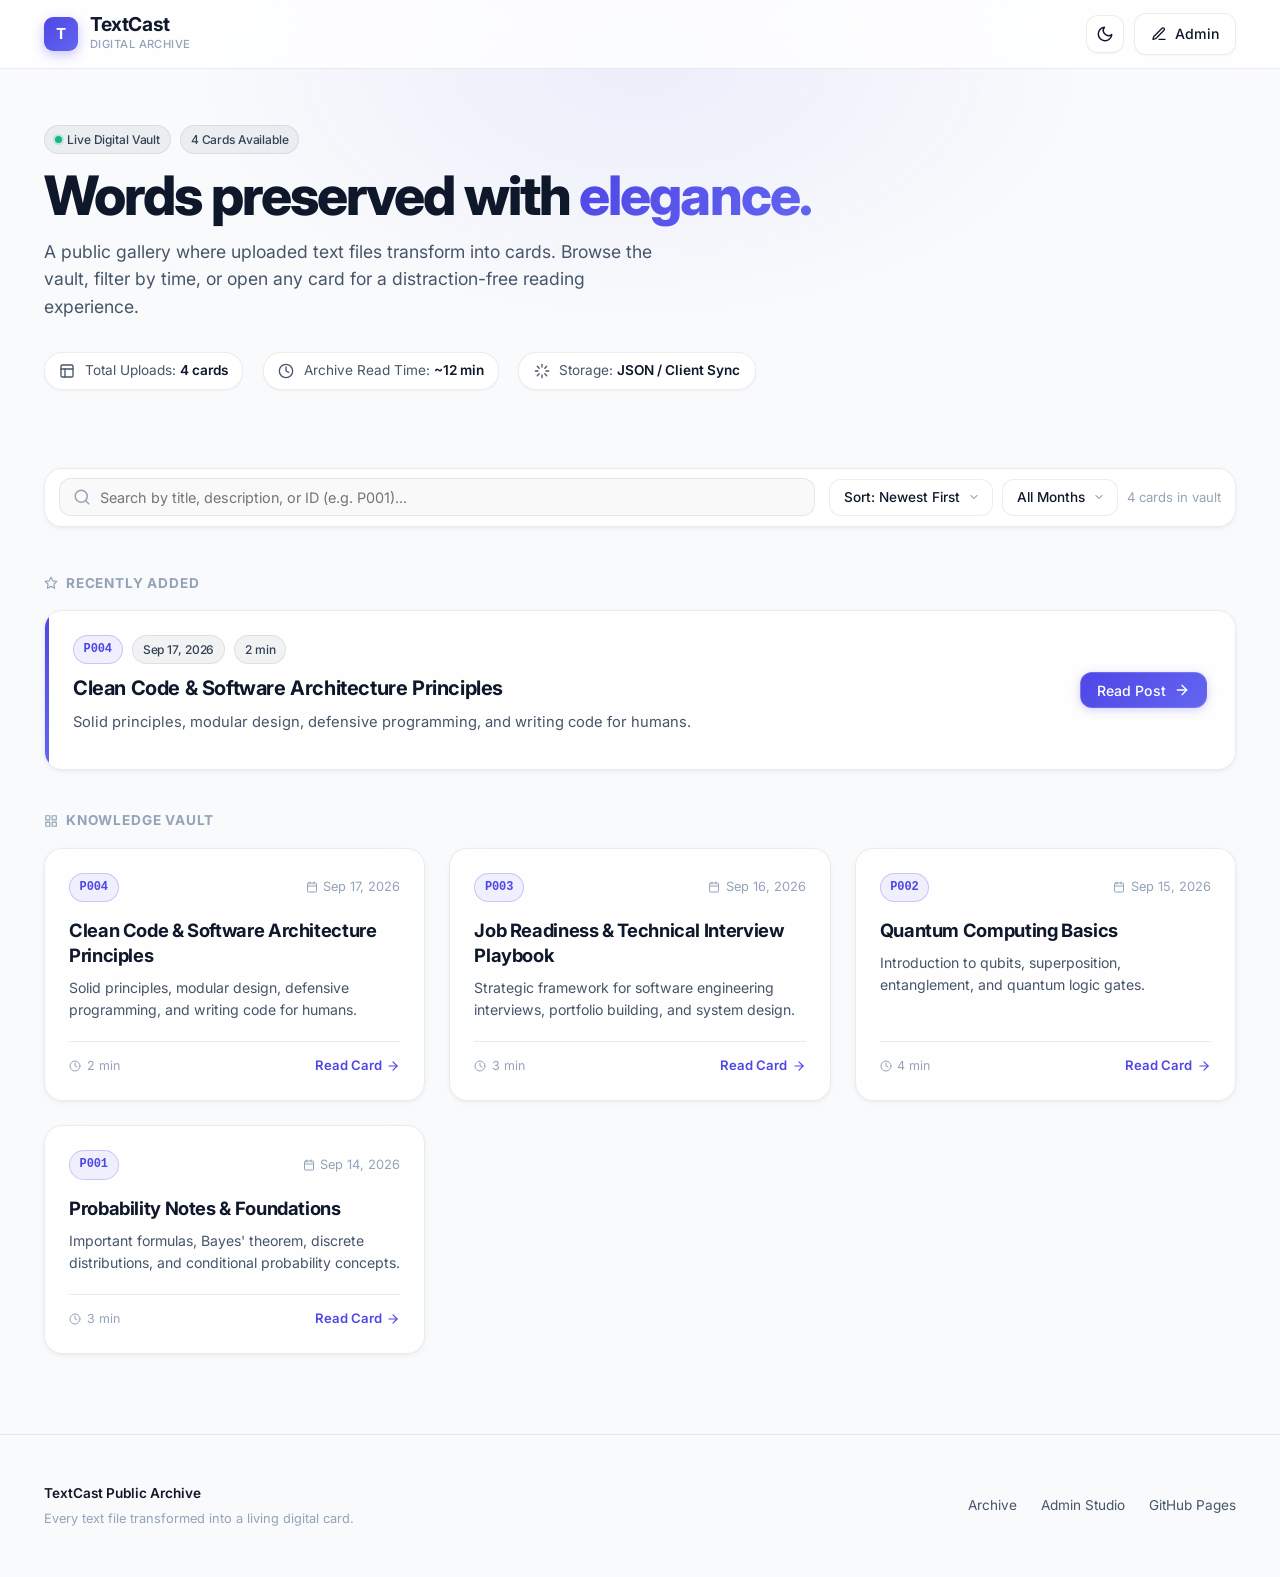
==== index.html @ b3c0c71c "first commit" ====
<!DOCTYPE html>
<html lang="en" data-theme="light">
<head>
  <meta charset="UTF-8">
  <meta name="viewport" content="width=device-width, initial-scale=1.0">
  <meta name="description" content="TextCast — A public digital archive where every text file becomes a beautiful card.">
  <meta name="theme-color" content="#0f172a">

  <!-- Open Graph / Social Media -->
  <meta property="og:title" content="TextCast — Digital Archive & Knowledge Vault">
  <meta property="og:description" content="Browse curated notes, computing fundamentals, and technical writings in a Notion-inspired card gallery.">
  <meta property="og:type" content="website">

  <title>TextCast — Public Digital Archive</title>

  <!-- Favicon -->
  <link rel="icon" type="image/svg+xml" href="data:image/svg+xml,%3Csvg xmlns='http://www.w3.org/2000/svg' viewBox='0 0 32 32'%3E%3Crect width='32' height='32' rx='8' fill='%234f46e5'/%3E%3Ctext x='16' y='22' font-family='sans-serif' font-size='18' font-weight='800' text-anchor='middle' fill='white'%3ET%3C/text%3E%3C/svg%3E">

  <!-- Inter & Newsreader Fonts -->
  <link rel="preconnect" href="https://fonts.googleapis.com">
  <link rel="preconnect" href="https://fonts.gstatic.com" crossorigin>
  <link href="https://fonts.googleapis.com/css2?family=Inter:wght@400;500;600;700;800&family=Newsreader:ital,opsz,wght@0,6..72,400;0,6..72,500;1,6..72,400&display=swap" rel="stylesheet">

  <!-- Stylesheet -->
  <link rel="stylesheet" href="assets/css/styles.css">
</head>
<body>
  <!-- Reading Progress Bar -->
  <div class="progress-container" role="progressbar" aria-label="Reading progress">
    <div class="progress-bar" id="progressBar"></div>
  </div>

  <!-- Global Header -->
  <header class="site-header" role="banner">
    <div class="container">
      <div class="header-inner">
        <a href="#/" class="logo" id="logoBtn" aria-label="TextCast Home">
          <div class="logo-badge" aria-hidden="true">T</div>
          <div class="logo-text">
            <span class="logo-title">TextCast</span>
            <span class="logo-sub">Digital Archive</span>
          </div>
        </a>

        <div class="header-actions">
          <!-- Theme Toggle -->
          <button class="btn btn-secondary btn-icon" id="themeToggle" aria-label="Toggle dark mode" title="Toggle dark / light theme">
            <svg id="themeIcon" xmlns="http://www.w3.org/2000/svg" width="18" height="18" viewBox="0 0 24 24" fill="none" stroke="currentColor" stroke-width="2" stroke-linecap="round" stroke-linejoin="round">
              <path d="M21 12.79A9 9 0 1 1 11.21 3 7 7 0 0 0 21 12.79z"></path>
            </svg>
          </button>

          <!-- Admin Panel Link -->
          <a href="admin.html" class="btn btn-secondary" id="navAdminBtn" aria-label="Open Admin Studio">
            <svg xmlns="http://www.w3.org/2000/svg" width="16" height="16" viewBox="0 0 24 24" fill="none" stroke="currentColor" stroke-width="2" stroke-linecap="round" stroke-linejoin="round">
              <path d="M12 20h9"></path>
              <path d="M16.5 3.5a2.121 2.121 0 0 1 3 3L7 19l-4 1 1-4L16.5 3.5z"></path>
            </svg>
            <span>Admin</span>
          </a>
        </div>
      </div>
    </div>
  </header>

  <!-- =========================================================================
       MAIN ARCHIVE VIEW (Gallery / Grid)
       ========================================================================= -->
  <div id="archiveView">
    <!-- Hero Section -->
    <section class="hero-section">
      <div class="container">
        <div class="hero-header">
          <div class="hero-badge-row">
            <span class="badge">
              <span class="pulse-dot"></span>
              Live Digital Vault
            </span>
            <span class="badge" id="vaultTotalBadge">0 Notes Indexed</span>
          </div>
          <h1 class="hero-title">
            Words preserved with <span class="gradient-text">elegance.</span>
          </h1>
          <p class="hero-subtitle">
            A public gallery where uploaded text files transform into cards. Browse the vault, filter by time, or open any card for a distraction-free reading experience.
          </p>
          <div class="archive-stats-strip">
            <div class="stat-pill">
              <svg xmlns="http://www.w3.org/2000/svg" width="16" height="16" viewBox="0 0 24 24" fill="none" stroke="currentColor" stroke-width="2" stroke-linecap="round" stroke-linejoin="round"><rect x="3" y="3" width="18" height="18" rx="2" ry="2"></rect><line x1="3" y1="9" x2="21" y2="9"></line><line x1="9" y1="21" x2="9" y2="9"></line></svg>
              <span>Total Uploads: <strong id="statTotalUploads">--</strong></span>
            </div>
            <div class="stat-pill">
              <svg xmlns="http://www.w3.org/2000/svg" width="16" height="16" viewBox="0 0 24 24" fill="none" stroke="currentColor" stroke-width="2" stroke-linecap="round" stroke-linejoin="round"><circle cx="12" cy="12" r="10"></circle><polyline points="12 6 12 12 16 14"></polyline></svg>
              <span>Archive Read Time: <strong id="statTotalReadTime">--</strong></span>
            </div>
            <div class="stat-pill">
              <svg xmlns="http://www.w3.org/2000/svg" width="16" height="16" viewBox="0 0 24 24" fill="none" stroke="currentColor" stroke-width="2" stroke-linecap="round" stroke-linejoin="round"><path d="M12 2v4M12 18v4M4.93 4.93l2.83 2.83M16.24 16.24l2.83 2.83M2 12h4M18 12h4M4.93 19.07l2.83-2.83M16.24 7.76l2.83-2.83"/></svg>
              <span>Storage: <strong>JSON / Client Sync</strong></span>
            </div>
          </div>
        </div>
      </div>
    </section>

    <!-- Filter & Search Toolbar -->
    <div class="filter-toolbar">
      <div class="container">
        <div class="filter-toolbar-inner">
          <div class="search-input-wrapper">
            <svg class="search-icon" xmlns="http://www.w3.org/2000/svg" width="18" height="18" viewBox="0 0 24 24" fill="none" stroke="currentColor" stroke-width="2" stroke-linecap="round" stroke-linejoin="round">
              <circle cx="11" cy="11" r="8"></circle>
              <line x1="21" y1="21" x2="16.65" y2="16.65"></line>
            </svg>
            <input
              type="text"
              id="searchInput"
              class="search-input"
              placeholder="Search by title, description, or ID (e.g. P001)..."
              autocomplete="off"
              aria-label="Search archive"
            >
            <button id="clearSearchBtn" class="clear-search-btn" aria-label="Clear search query" title="Clear">
              <svg xmlns="http://www.w3.org/2000/svg" width="14" height="14" viewBox="0 0 24 24" fill="none" stroke="currentColor" stroke-width="2" stroke-linecap="round" stroke-linejoin="round">
                <line x1="18" y1="6" x2="6" y2="18"></line>
                <line x1="6" y1="6" x2="18" y2="18"></line>
              </svg>
            </button>
          </div>

          <div class="filter-controls">
            <!-- Sort Filter -->
            <select id="sortSelect" class="custom-select" aria-label="Sort cards">
              <option value="newest">Sort: Newest First</option>
              <option value="oldest">Sort: Oldest First</option>
              <option value="quickest">Sort: Quick Reads</option>
              <option value="longest">Sort: Deep Reads</option>
            </select>

            <!-- Month Filter -->
            <select id="monthSelect" class="custom-select" aria-label="Filter by month">
              <option value="all">All Months</option>
            </select>

            <span class="results-count" id="resultsCount">Loading vault...</span>
          </div>
        </div>
      </div>
    </div>

    <!-- Main Content Container -->
    <main class="container" role="main">
      <!-- Recently Added Spotlight Section -->
      <section class="spotlight-section" id="spotlightSection">
        <div class="section-label">
          <span class="section-label-text">
            <svg xmlns="http://www.w3.org/2000/svg" width="14" height="14" viewBox="0 0 24 24" fill="none" stroke="currentColor" stroke-width="2" stroke-linecap="round" stroke-linejoin="round"><polygon points="12 2 15.09 8.26 22 9.27 17 14.14 18.18 21.02 12 17.77 5.82 21.02 7 14.14 2 9.27 8.91 8.26 12 2"></polygon></svg>
            Recently Added
          </span>
        </div>
        <div id="spotlightContent">
          <!-- Populated dynamically via JS -->
        </div>
      </section>

      <!-- Gallery Grid Header -->
      <div class="section-label" style="margin-top: 2rem;">
        <span class="section-label-text">
          <svg xmlns="http://www.w3.org/2000/svg" width="14" height="14" viewBox="0 0 24 24" fill="none" stroke="currentColor" stroke-width="2" stroke-linecap="round" stroke-linejoin="round"><rect x="3" y="3" width="7" height="7"></rect><rect x="14" y="3" width="7" height="7"></rect><rect x="14" y="14" width="7" height="7"></rect><rect x="3" y="14" width="7" height="7"></rect></svg>
          Knowledge Vault
        </span>
      </div>

      <!-- Cards Grid -->
      <div class="cards-grid" id="cardsGrid">
        <!-- Skeleton placeholders -->
        <div class="post-card">
          <div class="skeleton" style="height: 20px; width: 40%; margin-bottom: 1rem;"></div>
          <div class="skeleton" style="height: 26px; width: 85%; margin-bottom: 0.75rem;"></div>
          <div class="skeleton" style="height: 60px; width: 100%; margin-bottom: 1.5rem;"></div>
          <div class="skeleton" style="height: 18px; width: 50%;"></div>
        </div>
        <div class="post-card">
          <div class="skeleton" style="height: 20px; width: 35%; margin-bottom: 1rem;"></div>
          <div class="skeleton" style="height: 26px; width: 75%; margin-bottom: 0.75rem;"></div>
          <div class="skeleton" style="height: 60px; width: 100%; margin-bottom: 1.5rem;"></div>
          <div class="skeleton" style="height: 18px; width: 45%;"></div>
        </div>
        <div class="post-card">
          <div class="skeleton" style="height: 20px; width: 45%; margin-bottom: 1rem;"></div>
          <div class="skeleton" style="height: 26px; width: 90%; margin-bottom: 0.75rem;"></div>
          <div class="skeleton" style="height: 60px; width: 100%; margin-bottom: 1.5rem;"></div>
          <div class="skeleton" style="height: 18px; width: 60%;"></div>
        </div>
      </div>

      <!-- Empty State -->
      <div class="empty-state" id="emptyState">
        <div class="empty-state-icon">
          <svg xmlns="http://www.w3.org/2000/svg" width="28" height="28" viewBox="0 0 24 24" fill="none" stroke="currentColor" stroke-width="2" stroke-linecap="round" stroke-linejoin="round"><circle cx="11" cy="11" r="8"></circle><line x1="21" y1="21" x2="16.65" y2="16.65"></line><line x1="8" y1="11" x2="14" y2="11"></line></svg>
        </div>
        <h3 class="empty-state-title">No matching text cards found</h3>
        <p class="empty-state-desc">Try clearing your search query or changing your month filter.</p>
        <button class="btn btn-secondary" id="resetFiltersBtn">Reset Filters</button>
      </div>
    </main>
  </div>

  <!-- =========================================================================
       DEDICATED READING VIEW (Medium / Notion Reading Experience)
       ========================================================================= -->
  <article class="reading-view container-narrow" id="readingView">
    <nav class="reading-nav-bar" aria-label="Reading navigation">
      <button class="back-btn" id="backToArchiveBtn">
        <svg xmlns="http://www.w3.org/2000/svg" width="16" height="16" viewBox="0 0 24 24" fill="none" stroke="currentColor" stroke-width="2" stroke-linecap="round" stroke-linejoin="round">
          <line x1="19" y1="12" x2="5" y2="12"></line>
          <polyline points="12 19 5 12 12 5"></polyline>
        </svg>
        <span>Back to Archive</span>
      </button>

      <div class="reading-actions">
        <button class="btn btn-secondary btn-icon" id="copyArticleBtn" aria-label="Copy full text" title="Copy text">
          <svg xmlns="http://www.w3.org/2000/svg" width="16" height="16" viewBox="0 0 24 24" fill="none" stroke="currentColor" stroke-width="2" stroke-linecap="round" stroke-linejoin="round">
            <rect x="9" y="9" width="13" height="13" rx="2" ry="2"></rect>
            <path d="M5 15H4a2 2 0 0 1-2-2V4a2 2 0 0 1 2-2h9a2 2 0 0 1 2 2v1"></path>
          </svg>
        </button>

        <button class="btn btn-secondary btn-icon" id="downloadArticleBtn" aria-label="Download article as .txt" title="Download .txt">
          <svg xmlns="http://www.w3.org/2000/svg" width="16" height="16" viewBox="0 0 24 24" fill="none" stroke="currentColor" stroke-width="2" stroke-linecap="round" stroke-linejoin="round">
            <path d="M21 15v4a2 2 0 0 1-2 2H5a2 2 0 0 1-2-2v-4"></path>
            <polyline points="7 10 12 15 17 10"></polyline>
            <line x1="12" y1="15" x2="12" y2="3"></line>
          </svg>
        </button>

        <button class="btn btn-primary" id="shareArticleBtn">
          <svg xmlns="http://www.w3.org/2000/svg" width="16" height="16" viewBox="0 0 24 24" fill="none" stroke="currentColor" stroke-width="2" stroke-linecap="round" stroke-linejoin="round">
            <circle cx="18" cy="5" r="3"></circle>
            <circle cx="6" cy="12" r="3"></circle>
            <circle cx="18" cy="19" r="3"></circle>
            <line x1="8.59" y1="13.51" x2="15.42" y2="17.49"></line>
            <line x1="15.41" y1="6.51" x2="8.59" y2="10.49"></line>
          </svg>
          <span>Share</span>
        </button>
      </div>
    </nav>

    <header class="reading-article-header">
      <div class="reading-meta-top">
        <span class="badge badge-id" id="readingPostId">P000</span>
        <span class="badge" id="readingPostDate">Jan 01, 2026</span>
        <span class="badge" id="readingPostReadTime">0 min read</span>
      </div>
      <h1 class="reading-title" id="readingPostTitle">Article Title</h1>
      <p class="reading-description-lead" id="readingPostDescription">Summary description...</p>
    </header>

    <div class="article-body" id="readingPostBody">
      <!-- Rendered content -->
    </div>

    <hr class="reading-divider">

    <div style="display: flex; justify-content: space-between; align-items: center; flex-wrap: wrap; gap: 1rem;">
      <button class="btn btn-secondary" onclick="window.scrollTo({ top: 0, behavior: 'smooth' });">
        <svg xmlns="http://www.w3.org/2000/svg" width="16" height="16" viewBox="0 0 24 24" fill="none" stroke="currentColor" stroke-width="2" stroke-linecap="round" stroke-linejoin="round"><line x1="12" y1="19" x2="12" y2="5"></line><polyline points="5 12 12 5 19 12"></polyline></svg>
        Back to Top
      </button>

      <button class="btn btn-primary" id="footerBackBtn">
        <svg xmlns="http://www.w3.org/2000/svg" width="16" height="16" viewBox="0 0 24 24" fill="none" stroke="currentColor" stroke-width="2" stroke-linecap="round" stroke-linejoin="round"><line x1="19" y1="12" x2="5" y2="12"></line><polyline points="12 19 5 12 12 5"></polyline></svg>
        Browse All Cards
      </button>
    </div>
  </article>

  <!-- Site Footer -->
  <footer class="site-footer" role="contentinfo">
    <div class="container">
      <div class="footer-inner">
        <div>
          <p style="margin-bottom: 0.25rem; font-weight: 600; color: var(--text-primary);">TextCast Public Archive</p>
          <p style="font-size: 0.8rem;">Every text file transformed into a living digital card.</p>
        </div>
        <div class="footer-links">
          <a href="#/">Archive</a>
          <a href="admin.html">Admin Studio</a>
          <a href="https://github.com" target="_blank" rel="noopener noreferrer">GitHub Pages</a>
        </div>
      </div>
    </div>
  </footer>

  <!-- Toast Container -->
  <div class="toast-container" id="toastContainer" aria-live="polite"></div>

  <!-- Application JS -->
  <script src="assets/js/main.js"></script>
</body>
</html>
---- assets/css/styles.css ----
/* ==========================================================================
   TextCast Design System — Apple, Linear, Notion & Arc Inspired
   Crafted with refined glassmorphism, responsive typography, and tactile feedback
   ========================================================================== */

:root {
  /* Fonts */
  --font-sans: -apple-system, BlinkMacSystemFont, "SF Pro Display", "SF Pro Text", "Inter", "Segoe UI", Roboto, sans-serif;
  --font-serif: "Newsreader", "Merriweather", "Charter", "Georgia", serif;
  --font-mono: "SF Mono", "Fira Code", "JetBrains Mono", Consolas, monospace;

  /* Accent & Brand Colors (Linear / Apple muted luxury indigo) */
  --accent: #4f46e5;
  --accent-light: #6366f1;
  --accent-dark: #4338ca;
  --accent-subtle: rgba(79, 70, 229, 0.08);
  --accent-border: rgba(79, 70, 229, 0.25);
  --accent-gradient: linear-gradient(135deg, #4f46e5 0%, #6366f1 100%);
  --accent-gradient-hover: linear-gradient(135deg, #4338ca 0%, #4f46e5 100%);

  /* Light Theme (Default) */
  --bg-app: #f8fafc;
  --bg-surface: #ffffff;
  --bg-glass: rgba(255, 255, 255, 0.78);
  --bg-glass-heavy: rgba(255, 255, 255, 0.92);
  --bg-card: rgba(255, 255, 255, 0.82);
  --bg-card-hover: rgba(255, 255, 255, 0.98);
  --bg-input: rgba(0, 0, 0, 0.025);
  --bg-subtle: #f1f5f9;
  
  --border-subtle: rgba(15, 23, 42, 0.08);
  --border-medium: rgba(15, 23, 42, 0.14);
  --border-hover: rgba(79, 70, 229, 0.35);

  --text-primary: #0f172a;
  --text-secondary: #475569;
  --text-muted: #94a3b8;
  --text-inverse: #ffffff;

  --badge-bg: rgba(15, 23, 42, 0.05);
  --badge-text: #334155;
  --badge-border: rgba(15, 23, 42, 0.08);

  --shadow-xs: 0 1px 2px rgba(0, 0, 0, 0.04);
  --shadow-sm: 0 2px 8px -2px rgba(15, 23, 42, 0.06), 0 1px 3px rgba(0, 0, 0, 0.04);
  --shadow-md: 0 8px 24px -6px rgba(15, 23, 42, 0.08), 0 2px 6px -2px rgba(0, 0, 0, 0.03);
  --shadow-lg: 0 16px 40px -10px rgba(15, 23, 42, 0.12), 0 4px 12px -2px rgba(0, 0, 0, 0.04);
  --shadow-card-hover: 0 20px 36px -10px rgba(79, 70, 229, 0.12), 0 1px 3px rgba(0, 0, 0, 0.05);

  --glass-blur: blur(16px);
  --glass-blur-sm: blur(8px);
  --radius-sm: 8px;
  --radius-md: 12px;
  --radius-lg: 18px;
  --radius-xl: 24px;
  --radius-full: 9999px;

  --transition-snappy: 0.18s cubic-bezier(0.16, 1, 0.3, 1);
  --transition-smooth: 0.28s cubic-bezier(0.16, 1, 0.3, 1);
  --transition-slow: 0.45s cubic-bezier(0.16, 1, 0.3, 1);

  --progress-bar-color: #4f46e5;
  --code-bg: #1e293b;
  --code-text: #f8fafc;
}

/* Dark Theme */
[data-theme="dark"] {
  --bg-app: #08090d;
  --bg-surface: #10121a;
  --bg-glass: rgba(16, 18, 26, 0.75);
  --bg-glass-heavy: rgba(16, 18, 26, 0.92);
  --bg-card: rgba(20, 23, 34, 0.72);
  --bg-card-hover: rgba(26, 30, 46, 0.88);
  --bg-input: rgba(255, 255, 255, 0.04);
  --bg-subtle: #161824;

  --border-subtle: rgba(255, 255, 255, 0.08);
  --border-medium: rgba(255, 255, 255, 0.15);
  --border-hover: rgba(99, 102, 241, 0.45);

  --text-primary: #f8fafc;
  --text-secondary: #94a3b8;
  --text-muted: #64748b;
  --text-inverse: #0f172a;

  --badge-bg: rgba(255, 255, 255, 0.06);
  --badge-text: #cbd5e1;
  --badge-border: rgba(255, 255, 255, 0.1);

  --shadow-xs: 0 1px 2px rgba(0, 0, 0, 0.3);
  --shadow-sm: 0 2px 8px -2px rgba(0, 0, 0, 0.4), 0 1px 3px rgba(0, 0, 0, 0.3);
  --shadow-md: 0 8px 24px -6px rgba(0, 0, 0, 0.5), 0 2px 6px rgba(0, 0, 0, 0.3);
  --shadow-lg: 0 16px 40px -10px rgba(0, 0, 0, 0.65), 0 4px 12px rgba(0, 0, 0, 0.4);
  --shadow-card-hover: 0 20px 40px -10px rgba(99, 102, 241, 0.2), 0 0 0 1px rgba(99, 102, 241, 0.35);

  --progress-bar-color: #6366f1;
  --code-bg: #0b0d13;
  --code-text: #e2e8f0;
}

/* ==========================================================================
   Base & Reset
   ========================================================================== */

*, *::before, *::after {
  box-sizing: border-box;
  margin: 0;
  padding: 0;
}

html {
  font-size: 16px;
  scroll-behavior: smooth;
  -webkit-font-smoothing: antialiased;
  -moz-osx-font-smoothing: grayscale;
  text-rendering: optimizeLegibility;
}

body {
  font-family: var(--font-sans);
  background-color: var(--bg-app);
  color: var(--text-primary);
  min-height: 100vh;
  line-height: 1.6;
  position: relative;
  overflow-x: hidden;
  transition: background-color var(--transition-smooth), color var(--transition-smooth);
}

/* Ambient subtle background glow */
body::before {
  content: "";
  position: fixed;
  top: -15vw;
  left: 50%;
  transform: translateX(-50%);
  width: 70vw;
  height: 40vw;
  background: radial-gradient(ellipse at center, rgba(99, 102, 241, 0.08) 0%, rgba(99, 102, 241, 0) 70%);
  pointer-events: none;
  z-index: 0;
}

[data-theme="dark"] body::before {
  background: radial-gradient(ellipse at center, rgba(99, 102, 241, 0.14) 0%, rgba(99, 102, 241, 0) 70%);
}

/* Top Reading Progress Bar */
.progress-container {
  position: fixed;
  top: 0;
  left: 0;
  width: 100%;
  height: 3px;
  z-index: 1000;
  background: transparent;
  pointer-events: none;
}

.progress-bar {
  height: 100%;
  width: 0%;
  background: var(--accent-gradient);
  transition: width 0.08s ease-out;
  box-shadow: 0 0 10px rgba(99, 102, 241, 0.5);
}

/* Layout Containers */
.container {
  width: 100%;
  max-width: 1240px;
  margin: 0 auto;
  padding: 0 1.5rem;
  position: relative;
  z-index: 1;
}

.container-narrow {
  width: 100%;
  max-width: 760px;
  margin: 0 auto;
  padding: 0 1.5rem;
  position: relative;
  z-index: 1;
}

/* ==========================================================================
   Header & Navigation
   ========================================================================== */

.site-header {
  position: sticky;
  top: 0;
  z-index: 200;
  background: var(--bg-glass);
  backdrop-filter: var(--glass-blur);
  -webkit-backdrop-filter: var(--glass-blur);
  border-bottom: 1px solid var(--border-subtle);
  transition: all var(--transition-snappy);
}

.header-inner {
  display: flex;
  align-items: center;
  justify-content: space-between;
  height: 68px;
  gap: 1rem;
}

.logo {
  display: inline-flex;
  align-items: center;
  gap: 0.75rem;
  text-decoration: none;
  color: var(--text-primary);
  font-weight: 700;
  font-size: 1.2rem;
  letter-spacing: -0.02em;
  transition: transform var(--transition-snappy);
}

.logo:hover {
  transform: translateY(-1px);
}

.logo-badge {
  width: 34px;
  height: 34px;
  border-radius: 9px;
  background: var(--accent-gradient);
  color: white;
  display: flex;
  align-items: center;
  justify-content: center;
  font-size: 0.95rem;
  font-weight: 700;
  box-shadow: 0 4px 12px rgba(79, 70, 229, 0.3);
}

.logo-text {
  display: flex;
  flex-direction: column;
}

.logo-title {
  line-height: 1.1;
  display: flex;
  align-items: center;
  gap: 0.4rem;
}

.logo-sub {
  font-size: 0.7rem;
  font-weight: 500;
  color: var(--text-muted);
  letter-spacing: 0.04em;
  text-transform: uppercase;
}

.header-actions {
  display: flex;
  align-items: center;
  gap: 0.6rem;
}

/* ==========================================================================
   Buttons & Badges
   ========================================================================== */

.btn {
  display: inline-flex;
  align-items: center;
  justify-content: center;
  gap: 0.5rem;
  font-family: var(--font-sans);
  font-size: 0.88rem;
  font-weight: 500;
  padding: 0.55rem 1rem;
  border-radius: var(--radius-md);
  border: 1px solid transparent;
  cursor: pointer;
  text-decoration: none;
  transition: all var(--transition-snappy);
  white-space: nowrap;
  user-select: none;
}

.btn:active {
  transform: scale(0.98);
}

.btn:focus-visible {
  outline: 2px solid var(--accent);
  outline-offset: 2px;
}

.btn-primary {
  background: var(--accent-gradient);
  color: #ffffff;
  border-color: rgba(255, 255, 255, 0.15);
  box-shadow: 0 2px 10px rgba(79, 70, 229, 0.25);
}

.btn-primary:hover {
  background: var(--accent-gradient-hover);
  box-shadow: 0 4px 16px rgba(79, 70, 229, 0.35);
  transform: translateY(-1px);
}

.btn-secondary {
  background: var(--bg-surface);
  color: var(--text-primary);
  border-color: var(--border-subtle);
  box-shadow: var(--shadow-xs);
}

.btn-secondary:hover {
  background: var(--bg-card-hover);
  border-color: var(--border-medium);
  transform: translateY(-1px);
  color: var(--text-primary);
}

.btn-ghost {
  background: transparent;
  color: var(--text-secondary);
  border-color: transparent;
}

.btn-ghost:hover {
  background: var(--bg-subtle);
  color: var(--text-primary);
}

.btn-icon {
  width: 38px;
  height: 38px;
  padding: 0;
  border-radius: var(--radius-md);
}

.badge {
  display: inline-flex;
  align-items: center;
  gap: 0.35rem;
  padding: 0.25rem 0.6rem;
  border-radius: var(--radius-full);
  font-size: 0.75rem;
  font-weight: 500;
  background: var(--badge-bg);
  color: var(--badge-text);
  border: 1px solid var(--badge-border);
  letter-spacing: -0.01em;
}

.badge-id {
  font-family: var(--font-mono);
  font-weight: 600;
  color: var(--accent);
  background: var(--accent-subtle);
  border-color: var(--accent-border);
}

/* ==========================================================================
   Hero & Archive Overview
   ========================================================================== */

.hero-section {
  padding: 3.5rem 0 2rem;
  text-align: left;
}

.hero-header {
  display: flex;
  flex-direction: column;
  gap: 0.75rem;
  margin-bottom: 2rem;
}

.hero-badge-row {
  display: flex;
  align-items: center;
  gap: 0.6rem;
  flex-wrap: wrap;
}

.pulse-dot {
  width: 7px;
  height: 7px;
  background-color: #10b981;
  border-radius: 50%;
  display: inline-block;
  box-shadow: 0 0 0 2px rgba(16, 185, 129, 0.2);
  animation: pulse-dot 2s infinite;
}

@keyframes pulse-dot {
  0% { transform: scale(0.95); box-shadow: 0 0 0 0 rgba(16, 185, 129, 0.6); }
  70% { transform: scale(1); box-shadow: 0 0 0 6px rgba(16, 185, 129, 0); }
  100% { transform: scale(0.95); box-shadow: 0 0 0 0 rgba(16, 185, 129, 0); }
}

.hero-title {
  font-size: clamp(2.2rem, 5vw, 3.4rem);
  font-weight: 800;
  letter-spacing: -0.035em;
  line-height: 1.1;
  color: var(--text-primary);
}

.hero-title span.gradient-text {
  background: var(--accent-gradient);
  -webkit-background-clip: text;
  -webkit-text-fill-color: transparent;
}

.hero-subtitle {
  font-size: 1.1rem;
  color: var(--text-secondary);
  max-width: 640px;
  line-height: 1.55;
}

/* Archive Quick Metrics */
.archive-stats-strip {
  display: flex;
  gap: 1.2rem;
  flex-wrap: wrap;
  margin-top: 1.25rem;
}

.stat-pill {
  display: inline-flex;
  align-items: center;
  gap: 0.6rem;
  padding: 0.45rem 0.9rem;
  border-radius: var(--radius-lg);
  background: var(--bg-surface);
  border: 1px solid var(--border-subtle);
  box-shadow: var(--shadow-xs);
  font-size: 0.85rem;
  color: var(--text-secondary);
}

.stat-pill strong {
  color: var(--text-primary);
  font-weight: 600;
}

/* ==========================================================================
   Search & Filter Toolbar (Linear / Notion Style)
   ========================================================================== */

.filter-toolbar {
  position: sticky;
  top: 68px;
  z-index: 150;
  padding: 0.85rem 0;
  margin-bottom: 2rem;
  background: var(--bg-app);
  transition: background-color var(--transition-smooth);
}

.filter-toolbar-inner {
  display: flex;
  align-items: center;
  gap: 0.85rem;
  flex-wrap: wrap;
  padding: 0.6rem 0.85rem;
  background: var(--bg-glass-heavy);
  backdrop-filter: var(--glass-blur);
  -webkit-backdrop-filter: var(--glass-blur);
  border: 1px solid var(--border-subtle);
  border-radius: var(--radius-lg);
  box-shadow: var(--shadow-sm);
}

.search-input-wrapper {
  position: relative;
  flex: 1 1 280px;
  display: flex;
  align-items: center;
}

.search-icon {
  position: absolute;
  left: 0.9rem;
  color: var(--text-muted);
  pointer-events: none;
}

.search-input {
  width: 100%;
  padding: 0.6rem 2.4rem 0.6rem 2.5rem;
  font-family: var(--font-sans);
  font-size: 0.9rem;
  color: var(--text-primary);
  background: var(--bg-input);
  border: 1px solid var(--border-subtle);
  border-radius: var(--radius-md);
  outline: none;
  transition: all var(--transition-snappy);
}

.search-input:focus {
  background: var(--bg-surface);
  border-color: var(--accent);
  box-shadow: 0 0 0 3px var(--accent-subtle);
}

.clear-search-btn {
  position: absolute;
  right: 0.6rem;
  background: transparent;
  border: none;
  color: var(--text-muted);
  cursor: pointer;
  padding: 0.25rem;
  display: none;
  border-radius: 50%;
  align-items: center;
  justify-content: center;
}

.clear-search-btn:hover {
  color: var(--text-primary);
  background: var(--badge-bg);
}

.filter-controls {
  display: flex;
  align-items: center;
  gap: 0.6rem;
  flex-wrap: wrap;
}

.custom-select {
  padding: 0.58rem 2rem 0.58rem 0.85rem;
  font-family: var(--font-sans);
  font-size: 0.85rem;
  font-weight: 500;
  color: var(--text-primary);
  background-color: var(--bg-surface);
  border: 1px solid var(--border-subtle);
  border-radius: var(--radius-md);
  cursor: pointer;
  outline: none;
  appearance: none;
  -webkit-appearance: none;
  background-image: url("data:image/svg+xml,%3Csvg xmlns='http://www.w3.org/2000/svg' width='12' height='12' viewBox='0 0 24 24' fill='none' stroke='%2364748b' stroke-width='2' stroke-linecap='round' stroke-linejoin='round'%3E%3Cpolyline points='6 9 12 15 18 9'%3E%3C/polyline%3E%3C/svg%3E");
  background-repeat: no-repeat;
  background-position: right 0.75rem center;
  transition: all var(--transition-snappy);
}

.custom-select:focus {
  border-color: var(--accent);
  box-shadow: 0 0 0 3px var(--accent-subtle);
}

.results-count {
  font-size: 0.82rem;
  color: var(--text-muted);
  margin-left: auto;
  white-space: nowrap;
}

/* ==========================================================================
   Recently Added Spotlight
   ========================================================================== */

.spotlight-section {
  margin-bottom: 2.5rem;
}

.section-label {
  display: flex;
  align-items: center;
  justify-content: space-between;
  margin-bottom: 1rem;
}

.section-label-text {
  font-size: 0.85rem;
  font-weight: 700;
  text-transform: uppercase;
  letter-spacing: 0.06em;
  color: var(--text-muted);
  display: flex;
  align-items: center;
  gap: 0.5rem;
}

.spotlight-card {
  background: var(--bg-glass);
  backdrop-filter: var(--glass-blur);
  -webkit-backdrop-filter: var(--glass-blur);
  border: 1px solid var(--border-subtle);
  border-radius: var(--radius-lg);
  padding: 1.5rem 1.75rem;
  box-shadow: var(--shadow-sm);
  display: flex;
  align-items: center;
  justify-content: space-between;
  gap: 1.5rem;
  transition: all var(--transition-smooth);
  cursor: pointer;
  position: relative;
  overflow: hidden;
}

.spotlight-card::before {
  content: "";
  position: absolute;
  left: 0;
  top: 0;
  bottom: 0;
  width: 4px;
  background: var(--accent-gradient);
}

.spotlight-card:hover {
  transform: translateY(-2px);
  border-color: var(--border-hover);
  box-shadow: var(--shadow-card-hover);
}

.spotlight-info {
  flex: 1;
}

.spotlight-title {
  font-size: 1.25rem;
  font-weight: 700;
  letter-spacing: -0.02em;
  color: var(--text-primary);
  margin-bottom: 0.4rem;
}

.spotlight-desc {
  font-size: 0.92rem;
  color: var(--text-secondary);
  line-height: 1.5;
  display: -webkit-box;
  -webkit-line-clamp: 2;
  -webkit-box-orient: vertical;
  overflow: hidden;
  margin-bottom: 0.75rem;
}

.card-meta-row {
  display: flex;
  align-items: center;
  gap: 0.6rem;
  flex-wrap: wrap;
}

/* ==========================================================================
   Cards Grid (Notion Gallery Style)
   ========================================================================== */

.cards-grid {
  display: grid;
  grid-template-columns: repeat(auto-fill, minmax(320px, 1fr));
  gap: 1.5rem;
  margin-bottom: 4rem;
}

.post-card {
  display: flex;
  flex-direction: column;
  background: var(--bg-card);
  backdrop-filter: var(--glass-blur);
  -webkit-backdrop-filter: var(--glass-blur);
  border: 1px solid var(--border-subtle);
  border-radius: var(--radius-lg);
  padding: 1.5rem;
  box-shadow: var(--shadow-sm);
  transition: transform var(--transition-smooth), border-color var(--transition-smooth), box-shadow var(--transition-smooth), background-color var(--transition-smooth);
  cursor: pointer;
  position: relative;
  text-decoration: none;
  color: inherit;
  overflow: hidden;
}

.post-card:hover {
  background: var(--bg-card-hover);
  transform: translateY(-4px);
  border-color: var(--border-hover);
  box-shadow: var(--shadow-card-hover);
}

.card-top {
  display: flex;
  align-items: center;
  justify-content: space-between;
  margin-bottom: 1rem;
}

.card-date {
  font-size: 0.8rem;
  color: var(--text-muted);
  display: flex;
  align-items: center;
  gap: 0.35rem;
}

.card-title {
  font-size: 1.15rem;
  font-weight: 700;
  letter-spacing: -0.02em;
  line-height: 1.35;
  color: var(--text-primary);
  margin-bottom: 0.6rem;
  transition: color var(--transition-snappy);
}

.post-card:hover .card-title {
  color: var(--accent);
}

.card-description {
  font-size: 0.88rem;
  color: var(--text-secondary);
  line-height: 1.55;
  margin-bottom: 1.25rem;
  flex: 1;
  display: -webkit-box;
  -webkit-line-clamp: 3;
  -webkit-box-orient: vertical;
  overflow: hidden;
}

.card-bottom {
  display: flex;
  align-items: center;
  justify-content: space-between;
  padding-top: 0.85rem;
  border-top: 1px solid var(--border-subtle);
  margin-top: auto;
}

.read-time-pill {
  font-size: 0.78rem;
  color: var(--text-muted);
  display: flex;
  align-items: center;
  gap: 0.35rem;
}

.card-open-link {
  font-size: 0.82rem;
  font-weight: 600;
  color: var(--accent);
  display: inline-flex;
  align-items: center;
  gap: 0.3rem;
  transition: transform var(--transition-snappy);
}

.post-card:hover .card-open-link {
  transform: translateX(3px);
}

/* Highlighted search match */
mark.search-highlight {
  background-color: rgba(234, 179, 8, 0.28);
  color: inherit;
  padding: 0 0.15rem;
  border-radius: 3px;
}

[data-theme="dark"] mark.search-highlight {
  background-color: rgba(234, 179, 8, 0.4);
}

/* ==========================================================================
   Dedicated Reading View (Medium / Notion Style)
   ========================================================================== */

.reading-view {
  display: none;
  padding-bottom: 5rem;
  animation: fadeIn 0.24s cubic-bezier(0.16, 1, 0.3, 1);
}

.reading-nav-bar {
  display: flex;
  align-items: center;
  justify-content: space-between;
  margin: 1.75rem 0 2.5rem;
  padding-bottom: 1rem;
  border-bottom: 1px solid var(--border-subtle);
  flex-wrap: wrap;
  gap: 1rem;
}

.back-btn {
  display: inline-flex;
  align-items: center;
  gap: 0.5rem;
  font-size: 0.9rem;
  font-weight: 500;
  color: var(--text-secondary);
  background: var(--bg-surface);
  border: 1px solid var(--border-subtle);
  padding: 0.5rem 0.9rem;
  border-radius: var(--radius-md);
  cursor: pointer;
  transition: all var(--transition-snappy);
}

.back-btn:hover {
  color: var(--text-primary);
  border-color: var(--border-medium);
  transform: translateX(-2px);
}

.reading-actions {
  display: flex;
  align-items: center;
  gap: 0.5rem;
}

.reading-article-header {
  margin-bottom: 2.5rem;
}

.reading-meta-top {
  display: flex;
  align-items: center;
  gap: 0.75rem;
  margin-bottom: 1rem;
  flex-wrap: wrap;
}

.reading-title {
  font-size: clamp(2.2rem, 5vw, 3.2rem);
  font-weight: 800;
  letter-spacing: -0.035em;
  line-height: 1.15;
  color: var(--text-primary);
  margin-bottom: 1.25rem;
}

.reading-description-lead {
  font-size: 1.2rem;
  line-height: 1.6;
  color: var(--text-secondary);
  border-left: 3px solid var(--accent);
  padding-left: 1.2rem;
  margin-bottom: 2rem;
}

.reading-divider {
  border: none;
  height: 1px;
  background: var(--border-subtle);
  margin: 2rem 0;
}

/* Notion / Medium Article Content Typography */
.article-body {
  font-size: 1.125rem;
  line-height: 1.8;
  color: var(--text-primary);
  word-break: break-word;
}

.article-body h1,
.article-body h2,
.article-body h3,
.article-body h4 {
  font-weight: 700;
  letter-spacing: -0.025em;
  color: var(--text-primary);
  margin-top: 2.2rem;
  margin-bottom: 0.8rem;
  line-height: 1.25;
}

.article-body h1 { font-size: 1.85rem; }
.article-body h2 { font-size: 1.5rem; }
.article-body h3 { font-size: 1.25rem; }

.article-body p {
  margin-bottom: 1.4rem;
  color: var(--text-primary);
}

.article-body ul,
.article-body ol {
  margin: 0 0 1.4rem 1.6rem;
}

.article-body li {
  margin-bottom: 0.5rem;
}

.article-body blockquote {
  margin: 1.8rem 0;
  padding: 1rem 1.4rem;
  background: var(--bg-subtle);
  border-left: 4px solid var(--accent);
  border-radius: 0 var(--radius-md) var(--radius-md) 0;
  color: var(--text-secondary);
  font-style: italic;
}

.article-body code {
  font-family: var(--font-mono);
  font-size: 0.88em;
  background: var(--bg-subtle);
  color: var(--accent);
  padding: 0.2em 0.45em;
  border-radius: 5px;
  border: 1px solid var(--border-subtle);
}

.article-body pre {
  margin: 1.8rem 0;
  padding: 1.25rem 1.5rem;
  background: var(--code-bg);
  color: var(--code-text);
  border-radius: var(--radius-md);
  overflow-x: auto;
  font-family: var(--font-mono);
  font-size: 0.9rem;
  line-height: 1.55;
  border: 1px solid rgba(255, 255, 255, 0.1);
  box-shadow: var(--shadow-sm);
}

.article-body pre code {
  background: transparent;
  color: inherit;
  padding: 0;
  border: none;
  border-radius: 0;
}

.article-body hr {
  border: none;
  height: 1px;
  background: var(--border-subtle);
  margin: 2.5rem 0;
}

/* ==========================================================================
   Admin Panel Styles
   ========================================================================== */

.admin-wrapper {
  padding: 2.5rem 0 4rem;
}

.admin-card {
  background: var(--bg-glass-heavy);
  backdrop-filter: var(--glass-blur);
  -webkit-backdrop-filter: var(--glass-blur);
  border: 1px solid var(--border-subtle);
  border-radius: var(--radius-xl);
  padding: 2rem;
  box-shadow: var(--shadow-md);
  margin-bottom: 2rem;
}

.admin-tabs {
  display: flex;
  gap: 0.5rem;
  background: var(--bg-subtle);
  padding: 0.35rem;
  border-radius: var(--radius-md);
  margin-bottom: 1.75rem;
}

.admin-tab-btn {
  flex: 1;
  padding: 0.6rem 1rem;
  font-family: var(--font-sans);
  font-size: 0.88rem;
  font-weight: 500;
  color: var(--text-secondary);
  background: transparent;
  border: none;
  border-radius: var(--radius-sm);
  cursor: pointer;
  transition: all var(--transition-snappy);
}

.admin-tab-btn.active {
  background: var(--bg-surface);
  color: var(--text-primary);
  box-shadow: var(--shadow-xs);
  font-weight: 600;
}

.form-group {
  margin-bottom: 1.35rem;
}

.form-label {
  display: flex;
  align-items: center;
  justify-content: space-between;
  font-size: 0.85rem;
  font-weight: 600;
  color: var(--text-secondary);
  margin-bottom: 0.5rem;
}

.form-label span.optional {
  font-weight: 400;
  color: var(--text-muted);
  font-size: 0.78rem;
}

.form-input,
.form-textarea {
  width: 100%;
  padding: 0.75rem 1rem;
  font-family: var(--font-sans);
  font-size: 0.95rem;
  color: var(--text-primary);
  background: var(--bg-surface);
  border: 1px solid var(--border-subtle);
  border-radius: var(--radius-md);
  outline: none;
  transition: all var(--transition-snappy);
}

.form-textarea {
  resize: vertical;
  min-height: 180px;
  line-height: 1.6;
}

.form-input:focus,
.form-textarea:focus {
  border-color: var(--accent);
  box-shadow: 0 0 0 3px var(--accent-subtle);
}

.upload-dropzone {
  border: 2px dashed var(--border-medium);
  border-radius: var(--radius-lg);
  padding: 3rem 1.5rem;
  text-align: center;
  background: var(--bg-input);
  cursor: pointer;
  transition: all var(--transition-snappy);
  display: flex;
  flex-direction: column;
  align-items: center;
  justify-content: center;
  gap: 0.75rem;
}

.upload-dropzone:hover,
.upload-dropzone.dragover {
  border-color: var(--accent);
  background: var(--accent-subtle);
  transform: translateY(-2px);
}

.upload-icon-circle {
  width: 52px;
  height: 52px;
  border-radius: 50%;
  background: var(--bg-surface);
  display: flex;
  align-items: center;
  justify-content: center;
  color: var(--accent);
  box-shadow: var(--shadow-xs);
  border: 1px solid var(--border-subtle);
}

.upload-file-status {
  margin-top: 1rem;
  padding: 0.75rem 1rem;
  background: var(--accent-subtle);
  border: 1px solid var(--accent-border);
  border-radius: var(--radius-md);
  display: none;
  align-items: center;
  justify-content: space-between;
  font-size: 0.85rem;
  color: var(--accent-dark);
}

[data-theme="dark"] .upload-file-status {
  color: var(--accent-light);
}

.admin-preview-box {
  background: var(--bg-surface);
  border: 1px solid var(--border-subtle);
  border-radius: var(--radius-lg);
  padding: 1.5rem;
  margin-top: 1.5rem;
  display: none;
}

/* ==========================================================================
   Empty States & Skeletons
   ========================================================================== */

.empty-state {
  text-align: center;
  padding: 4rem 1.5rem;
  display: none;
}

.empty-state-icon {
  width: 64px;
  height: 64px;
  margin: 0 auto 1.25rem;
  border-radius: 50%;
  background: var(--bg-surface);
  border: 1px solid var(--border-subtle);
  display: flex;
  align-items: center;
  justify-content: center;
  color: var(--text-muted);
}

.empty-state-title {
  font-size: 1.2rem;
  font-weight: 700;
  color: var(--text-primary);
  margin-bottom: 0.4rem;
}

.empty-state-desc {
  font-size: 0.9rem;
  color: var(--text-secondary);
  max-width: 400px;
  margin: 0 auto 1.5rem;
}

.skeleton {
  background: linear-gradient(90deg, var(--bg-subtle) 25%, var(--bg-surface) 50%, var(--bg-subtle) 75%);
  background-size: 200% 100%;
  animation: shimmer 1.5s infinite;
  border-radius: var(--radius-sm);
}

@keyframes shimmer {
  0% { background-position: 200% 0; }
  100% { background-position: -200% 0; }
}

/* ==========================================================================
   Toast Notifications
   ========================================================================== */

.toast-container {
  position: fixed;
  bottom: 2rem;
  right: 2rem;
  z-index: 9999;
  display: flex;
  flex-direction: column;
  gap: 0.6rem;
  pointer-events: none;
}

.toast {
  display: flex;
  align-items: center;
  gap: 0.75rem;
  padding: 0.8rem 1.2rem;
  background: var(--bg-surface);
  border: 1px solid var(--border-subtle);
  border-radius: var(--radius-md);
  box-shadow: var(--shadow-lg);
  color: var(--text-primary);
  font-size: 0.88rem;
  font-weight: 500;
  transform: translateY(20px) scale(0.95);
  opacity: 0;
  transition: all var(--transition-snappy);
  pointer-events: auto;
}

.toast.show {
  transform: translateY(0) scale(1);
  opacity: 1;
}

.toast-success .toast-icon { color: #10b981; }
.toast-error .toast-icon { color: #ef4444; }
.toast-info .toast-icon { color: var(--accent); }

/* ==========================================================================
   Footer
   ========================================================================== */

.site-footer {
  border-top: 1px solid var(--border-subtle);
  padding: 3rem 0;
  margin-top: 5rem;
  color: var(--text-muted);
  font-size: 0.85rem;
}

.footer-inner {
  display: flex;
  align-items: center;
  justify-content: space-between;
  flex-wrap: wrap;
  gap: 1.5rem;
}

.footer-links {
  display: flex;
  align-items: center;
  gap: 1.5rem;
}

.footer-links a {
  color: var(--text-secondary);
  text-decoration: none;
  transition: color var(--transition-snappy);
}

.footer-links a:hover {
  color: var(--accent);
}

/* Animations */
@keyframes fadeIn {
  from { opacity: 0; transform: translateY(6px); }
  to { opacity: 1; transform: translateY(0); }
}

.fade-in {
  animation: fadeIn 0.28s cubic-bezier(0.16, 1, 0.3, 1) forwards;
}

/* Responsive adjustments */
@media (max-width: 768px) {
  .cards-grid {
    grid-template-columns: 1fr;
  }

  .spotlight-card {
    flex-direction: column;
    align-items: flex-start;
  }

  .filter-toolbar-inner {
    flex-direction: column;
    align-items: stretch;
  }

  .results-count {
    margin-left: 0;
    text-align: right;
  }

  .hero-section {
    padding: 2.5rem 0 1.5rem;
  }

  .reading-nav-bar {
    flex-direction: column;
    align-items: flex-start;
  }

  .reading-actions {
    width: 100%;
    justify-content: space-between;
  }
}
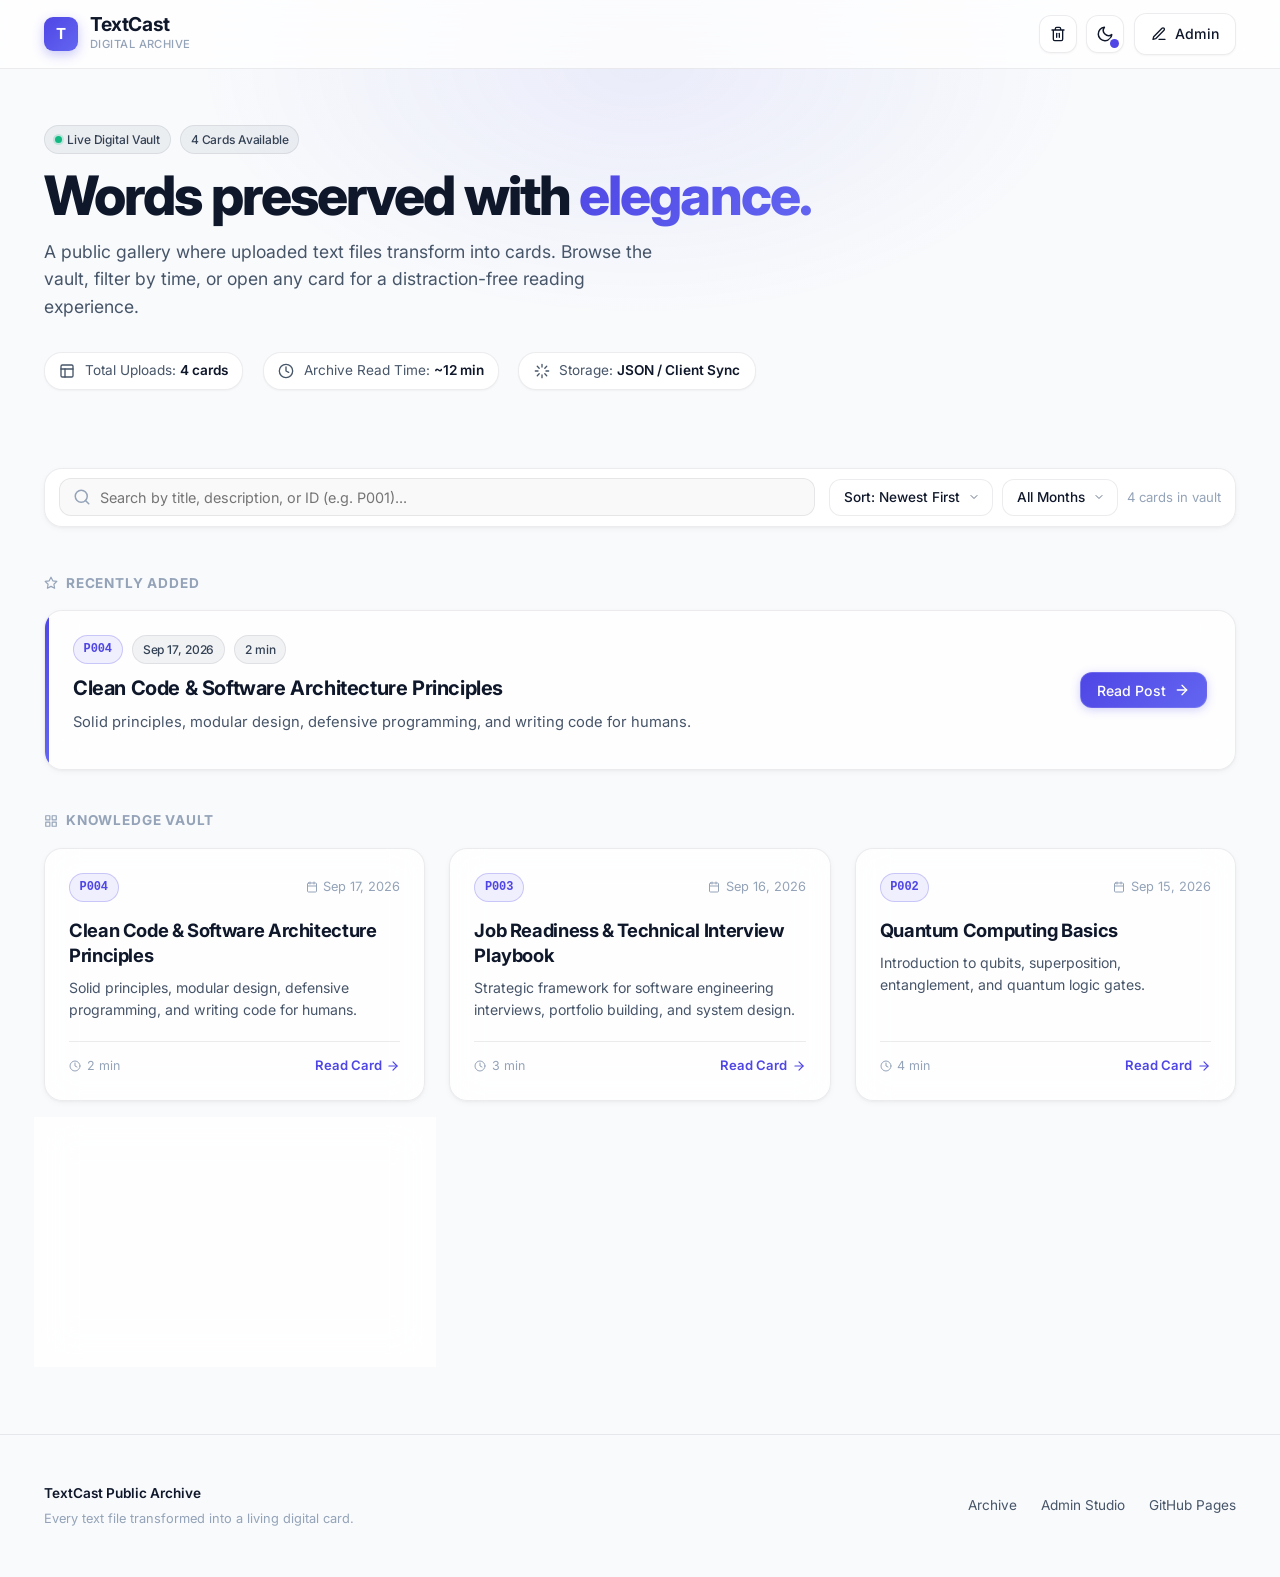
==== commit 77be9037: "Add files via upload" ====
--- a/index.html
+++ b/index.html
@@ -43,12 +43,102 @@
         </a>
 
         <div class="header-actions">
-          <!-- Theme Toggle -->
-          <button class="btn btn-secondary btn-icon" id="themeToggle" aria-label="Toggle dark mode" title="Toggle dark / light theme">
-            <svg id="themeIcon" xmlns="http://www.w3.org/2000/svg" width="18" height="18" viewBox="0 0 24 24" fill="none" stroke="currentColor" stroke-width="2" stroke-linecap="round" stroke-linejoin="round">
-              <path d="M21 12.79A9 9 0 1 1 11.21 3 7 7 0 0 0 21 12.79z"></path>
+          <!-- Clear Cache Button -->
+          <button class="btn btn-secondary btn-icon" id="clearCacheBtn" aria-label="Clear cache and reload data" title="Clear cache & reload data">
+            <svg id="clearCacheIcon" xmlns="http://www.w3.org/2000/svg" width="16" height="16" viewBox="0 0 24 24" fill="none" stroke="currentColor" stroke-width="2" stroke-linecap="round" stroke-linejoin="round">
+              <path d="M3 6h18M19 6v14a2 2 0 0 1-2 2H7a2 2 0 0 1-2-2V6m3 0V4a2 2 0 0 1 2-2h4a2 2 0 0 1 2 2v2"></path>
+              <line x1="10" y1="11" x2="10" y2="17"></line>
+              <line x1="14" y1="11" x2="14" y2="17"></line>
             </svg>
           </button>
+
+          <!-- Theme Palette Selector -->
+          <div class="theme-popover-wrapper">
+            <button class="btn btn-secondary btn-icon" id="themeToggle" aria-label="Open color themes menu" title="Change color theme & mode" style="position: relative;">
+              <svg id="themeIcon" xmlns="http://www.w3.org/2000/svg" width="18" height="18" viewBox="0 0 24 24" fill="none" stroke="currentColor" stroke-width="2" stroke-linecap="round" stroke-linejoin="round">
+                <circle cx="12" cy="12" r="10"></circle>
+                <path d="M12 2a7 7 0 0 0 7 7c0 2-2 3-2 3"></path>
+                <circle cx="8" cy="9" r="1" fill="currentColor"></circle>
+                <circle cx="12" cy="7" r="1" fill="currentColor"></circle>
+                <circle cx="16" cy="9" r="1" fill="currentColor"></circle>
+                <circle cx="9" cy="14" r="1" fill="currentColor"></circle>
+              </svg>
+              <span class="theme-btn-dot" id="themeActiveDot"></span>
+            </button>
+
+            <!-- Floating Theme Popover -->
+            <div class="theme-popover" id="themePopover" role="menu" aria-label="Color Themes Menu">
+              <div class="theme-popover-header">
+                <span class="theme-popover-title">Theme & Color</span>
+                <div class="theme-mode-toggle-group">
+                  <button type="button" class="theme-mode-btn" id="modeLightBtn" data-mode="light" title="Light mode">
+                    <svg xmlns="http://www.w3.org/2000/svg" width="13" height="13" viewBox="0 0 24 24" fill="none" stroke="currentColor" stroke-width="2" stroke-linecap="round" stroke-linejoin="round"><circle cx="12" cy="12" r="5"></circle><line x1="12" y1="1" x2="12" y2="3"></line><line x1="12" y1="21" x2="12" y2="23"></line><line x1="4.22" y1="4.22" x2="5.64" y2="5.64"></line><line x1="18.36" y1="18.36" x2="19.78" y2="19.78"></line><line x1="1" y1="12" x2="3" y2="12"></line><line x1="21" y1="12" x2="23" y2="12"></line><line x1="4.22" y1="19.78" x2="5.64" y2="18.36"></line><line x1="18.36" y1="5.64" x2="19.78" y2="4.22"></line></svg>
+                    <span>Light</span>
+                  </button>
+                  <button type="button" class="theme-mode-btn" id="modeDarkBtn" data-mode="dark" title="Dark mode">
+                    <svg xmlns="http://www.w3.org/2000/svg" width="13" height="13" viewBox="0 0 24 24" fill="none" stroke="currentColor" stroke-width="2" stroke-linecap="round" stroke-linejoin="round"><path d="M21 12.79A9 9 0 1 1 11.21 3 7 7 0 0 0 21 12.79z"></path></svg>
+                    <span>Dark</span>
+                  </button>
+                </div>
+              </div>
+
+              <div class="palette-options-list">
+                <!-- Indigo -->
+                <button type="button" class="palette-option-btn" data-palette="indigo">
+                  <div class="palette-swatch-label">
+                    <span class="palette-swatch-dot" style="background: #4f46e5;"></span>
+                    <span>Indigo Luxury</span>
+                  </div>
+                  <svg class="palette-check-icon" xmlns="http://www.w3.org/2000/svg" width="14" height="14" viewBox="0 0 24 24" fill="none" stroke="currentColor" stroke-width="2.5" stroke-linecap="round" stroke-linejoin="round"><polyline points="20 6 9 17 4 12"></polyline></svg>
+                </button>
+
+                <!-- Emerald Forest -->
+                <button type="button" class="palette-option-btn" data-palette="emerald">
+                  <div class="palette-swatch-label">
+                    <span class="palette-swatch-dot" style="background: #10b981;"></span>
+                    <span>Emerald Forest</span>
+                  </div>
+                  <svg class="palette-check-icon" xmlns="http://www.w3.org/2000/svg" width="14" height="14" viewBox="0 0 24 24" fill="none" stroke="currentColor" stroke-width="2.5" stroke-linecap="round" stroke-linejoin="round"><polyline points="20 6 9 17 4 12"></polyline></svg>
+                </button>
+
+                <!-- Sunset Rose -->
+                <button type="button" class="palette-option-btn" data-palette="rose">
+                  <div class="palette-swatch-label">
+                    <span class="palette-swatch-dot" style="background: #f43f5e;"></span>
+                    <span>Sunset Rose</span>
+                  </div>
+                  <svg class="palette-check-icon" xmlns="http://www.w3.org/2000/svg" width="14" height="14" viewBox="0 0 24 24" fill="none" stroke="currentColor" stroke-width="2.5" stroke-linecap="round" stroke-linejoin="round"><polyline points="20 6 9 17 4 12"></polyline></svg>
+                </button>
+
+                <!-- Warm Sepia -->
+                <button type="button" class="palette-option-btn" data-palette="sepia">
+                  <div class="palette-swatch-label">
+                    <span class="palette-swatch-dot" style="background: #d97706;"></span>
+                    <span>Warm Sepia</span>
+                  </div>
+                  <svg class="palette-check-icon" xmlns="http://www.w3.org/2000/svg" width="14" height="14" viewBox="0 0 24 24" fill="none" stroke="currentColor" stroke-width="2.5" stroke-linecap="round" stroke-linejoin="round"><polyline points="20 6 9 17 4 12"></polyline></svg>
+                </button>
+
+                <!-- Nordic Ocean -->
+                <button type="button" class="palette-option-btn" data-palette="ocean">
+                  <div class="palette-swatch-label">
+                    <span class="palette-swatch-dot" style="background: #0284c7;"></span>
+                    <span>Nordic Ocean</span>
+                  </div>
+                  <svg class="palette-check-icon" xmlns="http://www.w3.org/2000/svg" width="14" height="14" viewBox="0 0 24 24" fill="none" stroke="currentColor" stroke-width="2.5" stroke-linecap="round" stroke-linejoin="round"><polyline points="20 6 9 17 4 12"></polyline></svg>
+                </button>
+
+                <!-- Midnight Cyber -->
+                <button type="button" class="palette-option-btn" data-palette="cyber">
+                  <div class="palette-swatch-label">
+                    <span class="palette-swatch-dot" style="background: #a855f7;"></span>
+                    <span>Midnight Cyber</span>
+                  </div>
+                  <svg class="palette-check-icon" xmlns="http://www.w3.org/2000/svg" width="14" height="14" viewBox="0 0 24 24" fill="none" stroke="currentColor" stroke-width="2.5" stroke-linecap="round" stroke-linejoin="round"><polyline points="20 6 9 17 4 12"></polyline></svg>
+                </button>
+              </div>
+            </div>
+          </div>
 
           <!-- Admin Panel Link -->
           <a href="admin.html" class="btn btn-secondary" id="navAdminBtn" aria-label="Open Admin Studio">
@@ -296,6 +386,34 @@
   <!-- Toast Container -->
   <div class="toast-container" id="toastContainer" aria-live="polite"></div>
 
+  <!-- Clear Cache Confirmation Modal -->
+  <div class="modal-overlay" id="clearCacheModal" role="dialog" aria-modal="true" aria-labelledby="clearCacheTitle">
+    <div class="modal-card">
+      <div class="modal-header">
+        <div class="modal-icon-circle modal-icon-warning">
+          <svg xmlns="http://www.w3.org/2000/svg" width="22" height="22" viewBox="0 0 24 24" fill="none" stroke="currentColor" stroke-width="2" stroke-linecap="round" stroke-linejoin="round">
+            <path d="M3 6h18M19 6v14a2 2 0 0 1-2 2H7a2 2 0 0 1-2-2V6m3 0V4a2 2 0 0 1 2-2h4a2 2 0 0 1 2 2v2"></path>
+            <line x1="10" y1="11" x2="10" y2="17"></line>
+            <line x1="14" y1="11" x2="14" y2="17"></line>
+          </svg>
+        </div>
+        <div>
+          <h3 class="modal-title" id="clearCacheTitle">Clear Archive Cache?</h3>
+          <p class="modal-desc">This will reset locally cached notes, clear browser storage, and re-fetch fresh data from <code>data/content.json</code>. Unsaved custom drafts in this browser will be cleared.</p>
+        </div>
+      </div>
+      <div class="modal-actions">
+        <button class="btn btn-secondary" id="cancelClearCacheBtn" type="button">Cancel</button>
+        <button class="btn btn-danger" id="confirmClearCacheBtn" type="button">
+          <svg xmlns="http://www.w3.org/2000/svg" width="16" height="16" viewBox="0 0 24 24" fill="none" stroke="currentColor" stroke-width="2" stroke-linecap="round" stroke-linejoin="round">
+            <path d="M3 6h18M19 6v14a2 2 0 0 1-2 2H7a2 2 0 0 1-2-2V6m3 0V4a2 2 0 0 1 2-2h4a2 2 0 0 1 2 2v2"></path>
+          </svg>
+          <span>Clear Cache & Sync</span>
+        </button>
+      </div>
+    </div>
+  </div>
+
   <!-- Application JS -->
   <script src="assets/js/main.js"></script>
 </body>
--- a/assets/css/styles.css
+++ b/assets/css/styles.css
@@ -64,8 +64,12 @@
   --code-text: #f8fafc;
 }
 
-/* Dark Theme */
-[data-theme="dark"] {
+/* ==========================================================================
+   Base Dark Theme (Supports [data-mode="dark"] or [data-theme="dark"])
+   ========================================================================== */
+[data-mode="dark"],
+[data-theme="dark"],
+[data-theme$="-dark"] {
   --bg-app: #08090d;
   --bg-surface: #10121a;
   --bg-glass: rgba(16, 18, 26, 0.75);
@@ -97,6 +101,211 @@
   --progress-bar-color: #6366f1;
   --code-bg: #0b0d13;
   --code-text: #e2e8f0;
+}
+
+/* ==========================================================================
+   Color Palette 1: Emerald Forest (Green & Slate)
+   ========================================================================== */
+[data-palette="emerald"] {
+  --accent: #059669;
+  --accent-light: #10b981;
+  --accent-dark: #047857;
+  --accent-subtle: rgba(16, 185, 129, 0.1);
+  --accent-border: rgba(16, 185, 129, 0.25);
+  --accent-gradient: linear-gradient(135deg, #059669 0%, #10b981 100%);
+  --accent-gradient-hover: linear-gradient(135deg, #047857 0%, #059669 100%);
+  --border-hover: rgba(16, 185, 129, 0.4);
+  --progress-bar-color: #10b981;
+  --shadow-card-hover: 0 20px 36px -10px rgba(16, 185, 129, 0.16), 0 1px 3px rgba(0, 0, 0, 0.05);
+}
+
+[data-palette="emerald"]:not([data-mode="dark"]):not([data-theme$="-dark"]):not([data-theme="dark"]) {
+  --bg-app: #f7faf8;
+  --bg-subtle: #edf5f0;
+}
+
+[data-palette="emerald"][data-mode="dark"],
+[data-palette="emerald"][data-theme$="-dark"],
+[data-theme="emerald-dark"] {
+  --bg-app: #060d09;
+  --bg-surface: #0c1712;
+  --bg-glass: rgba(12, 23, 18, 0.75);
+  --bg-glass-heavy: rgba(12, 23, 18, 0.92);
+  --bg-card: rgba(13, 26, 20, 0.75);
+  --bg-card-hover: rgba(19, 36, 28, 0.88);
+  --bg-subtle: #11211a;
+  --border-subtle: rgba(255, 255, 255, 0.07);
+  --border-medium: rgba(255, 255, 255, 0.14);
+  --border-hover: rgba(16, 185, 129, 0.45);
+  --shadow-card-hover: 0 20px 40px -10px rgba(16, 185, 129, 0.22), 0 0 0 1px rgba(16, 185, 129, 0.35);
+  --code-bg: #070e0b;
+}
+
+/* ==========================================================================
+   Color Palette 2: Sunset Rose (Crimson & Coral)
+   ========================================================================== */
+[data-palette="rose"] {
+  --accent: #e11d48;
+  --accent-light: #f43f5e;
+  --accent-dark: #be123c;
+  --accent-subtle: rgba(244, 63, 94, 0.1);
+  --accent-border: rgba(244, 63, 94, 0.25);
+  --accent-gradient: linear-gradient(135deg, #e11d48 0%, #fb7185 100%);
+  --accent-gradient-hover: linear-gradient(135deg, #be123c 0%, #e11d48 100%);
+  --border-hover: rgba(244, 63, 94, 0.4);
+  --progress-bar-color: #f43f5e;
+  --shadow-card-hover: 0 20px 36px -10px rgba(244, 63, 94, 0.16), 0 1px 3px rgba(0, 0, 0, 0.05);
+}
+
+[data-palette="rose"]:not([data-mode="dark"]):not([data-theme$="-dark"]):not([data-theme="dark"]) {
+  --bg-app: #faf7f8;
+  --bg-subtle: #f6ecf0;
+}
+
+[data-palette="rose"][data-mode="dark"],
+[data-palette="rose"][data-theme$="-dark"],
+[data-theme="rose-dark"] {
+  --bg-app: #0e0609;
+  --bg-surface: #180c12;
+  --bg-glass: rgba(24, 12, 18, 0.75);
+  --bg-glass-heavy: rgba(24, 12, 18, 0.92);
+  --bg-card: rgba(28, 14, 22, 0.75);
+  --bg-card-hover: rgba(38, 19, 30, 0.88);
+  --bg-subtle: #23101b;
+  --border-subtle: rgba(255, 255, 255, 0.07);
+  --border-medium: rgba(255, 255, 255, 0.14);
+  --border-hover: rgba(244, 63, 94, 0.45);
+  --shadow-card-hover: 0 20px 40px -10px rgba(244, 63, 94, 0.22), 0 0 0 1px rgba(244, 63, 94, 0.35);
+  --code-bg: #0e070a;
+}
+
+/* ==========================================================================
+   Color Palette 3: Warm Sepia (Book Parchment & Espresso)
+   ========================================================================== */
+[data-palette="sepia"] {
+  --accent: #b45309;
+  --accent-light: #d97706;
+  --accent-dark: #92400e;
+  --accent-subtle: rgba(217, 119, 6, 0.1);
+  --accent-border: rgba(217, 119, 6, 0.25);
+  --accent-gradient: linear-gradient(135deg, #b45309 0%, #d97706 100%);
+  --accent-gradient-hover: linear-gradient(135deg, #92400e 0%, #b45309 100%);
+  --border-hover: rgba(217, 119, 6, 0.4);
+  --progress-bar-color: #d97706;
+  --shadow-card-hover: 0 20px 36px -10px rgba(180, 83, 9, 0.14), 0 1px 3px rgba(0, 0, 0, 0.05);
+}
+
+[data-palette="sepia"]:not([data-mode="dark"]):not([data-theme$="-dark"]):not([data-theme="dark"]) {
+  --bg-app: #fbf8f2;
+  --bg-surface: #fdfcf9;
+  --bg-glass: rgba(253, 252, 249, 0.82);
+  --bg-glass-heavy: rgba(253, 252, 249, 0.94);
+  --bg-card: rgba(253, 252, 249, 0.88);
+  --bg-card-hover: #ffffff;
+  --bg-subtle: #f3ede2;
+  --text-primary: #292218;
+  --text-secondary: #5c4d3c;
+  --text-muted: #968472;
+  --border-subtle: rgba(68, 52, 34, 0.08);
+  --border-medium: rgba(68, 52, 34, 0.15);
+  --code-bg: #292218;
+  --code-text: #fdfcf9;
+}
+
+[data-palette="sepia"][data-mode="dark"],
+[data-palette="sepia"][data-theme$="-dark"],
+[data-theme="sepia-dark"] {
+  --bg-app: #100d0a;
+  --bg-surface: #191410;
+  --bg-glass: rgba(25, 20, 16, 0.75);
+  --bg-glass-heavy: rgba(25, 20, 16, 0.92);
+  --bg-card: rgba(29, 23, 18, 0.75);
+  --bg-card-hover: rgba(40, 32, 25, 0.88);
+  --bg-subtle: #241c15;
+  --text-primary: #fbf6ee;
+  --text-secondary: #c4b5a3;
+  --text-muted: #857665;
+  --border-subtle: rgba(255, 240, 220, 0.07);
+  --border-medium: rgba(255, 240, 220, 0.14);
+  --border-hover: rgba(217, 119, 6, 0.45);
+  --shadow-card-hover: 0 20px 40px -10px rgba(217, 119, 6, 0.22), 0 0 0 1px rgba(217, 119, 6, 0.35);
+  --code-bg: #0e0b08;
+}
+
+/* ==========================================================================
+   Color Palette 4: Nordic Ocean (Deep Navy & Cyan)
+   ========================================================================== */
+[data-palette="ocean"] {
+  --accent: #0284c7;
+  --accent-light: #0ea5e9;
+  --accent-dark: #0369a1;
+  --accent-subtle: rgba(14, 165, 233, 0.1);
+  --accent-border: rgba(14, 165, 233, 0.25);
+  --accent-gradient: linear-gradient(135deg, #0284c7 0%, #06b6d4 100%);
+  --accent-gradient-hover: linear-gradient(135deg, #0369a1 0%, #0284c7 100%);
+  --border-hover: rgba(14, 165, 233, 0.4);
+  --progress-bar-color: #06b6d4;
+  --shadow-card-hover: 0 20px 36px -10px rgba(2, 132, 199, 0.16), 0 1px 3px rgba(0, 0, 0, 0.05);
+}
+
+[data-palette="ocean"]:not([data-mode="dark"]):not([data-theme$="-dark"]):not([data-theme="dark"]) {
+  --bg-app: #f6f9fc;
+  --bg-subtle: #eaf1f8;
+}
+
+[data-palette="ocean"][data-mode="dark"],
+[data-palette="ocean"][data-theme$="-dark"],
+[data-theme="ocean-dark"] {
+  --bg-app: #060b13;
+  --bg-surface: #0a1322;
+  --bg-glass: rgba(10, 19, 34, 0.75);
+  --bg-glass-heavy: rgba(10, 19, 34, 0.92);
+  --bg-card: rgba(13, 24, 40, 0.75);
+  --bg-card-hover: rgba(18, 33, 54, 0.88);
+  --bg-subtle: #101e33;
+  --border-subtle: rgba(255, 255, 255, 0.07);
+  --border-medium: rgba(255, 255, 255, 0.14);
+  --border-hover: rgba(14, 165, 233, 0.45);
+  --shadow-card-hover: 0 20px 40px -10px rgba(14, 165, 233, 0.22), 0 0 0 1px rgba(14, 165, 233, 0.35);
+  --code-bg: #070c14;
+}
+
+/* ==========================================================================
+   Color Palette 5: Midnight Cyber (Neon Violet & Magenta)
+   ========================================================================== */
+[data-palette="cyber"] {
+  --accent: #9333ea;
+  --accent-light: #a855f7;
+  --accent-dark: #7e22ce;
+  --accent-subtle: rgba(168, 85, 247, 0.1);
+  --accent-border: rgba(168, 85, 247, 0.25);
+  --accent-gradient: linear-gradient(135deg, #9333ea 0%, #ec4899 100%);
+  --accent-gradient-hover: linear-gradient(135deg, #7e22ce 0%, #db2777 100%);
+  --border-hover: rgba(168, 85, 247, 0.4);
+  --progress-bar-color: #a855f7;
+  --shadow-card-hover: 0 20px 36px -10px rgba(168, 85, 247, 0.16), 0 1px 3px rgba(0, 0, 0, 0.05);
+}
+
+[data-palette="cyber"]:not([data-mode="dark"]):not([data-theme$="-dark"]):not([data-theme="dark"]) {
+  --bg-app: #f9f7fd;
+  --bg-subtle: #f0e9fa;
+}
+
+[data-palette="cyber"][data-mode="dark"],
+[data-palette="cyber"][data-theme$="-dark"],
+[data-theme="cyber-dark"] {
+  --bg-app: #0a0514;
+  --bg-surface: #130a24;
+  --bg-glass: rgba(19, 10, 36, 0.75);
+  --bg-glass-heavy: rgba(19, 10, 36, 0.92);
+  --bg-card: rgba(24, 12, 44, 0.75);
+  --bg-card-hover: rgba(34, 17, 62, 0.88);
+  --bg-subtle: #1c0e35;
+  --border-subtle: rgba(255, 255, 255, 0.07);
+  --border-medium: rgba(255, 255, 255, 0.14);
+  --border-hover: rgba(168, 85, 247, 0.45);
+  --shadow-card-hover: 0 20px 40px -10px rgba(168, 85, 247, 0.22), 0 0 0 1px rgba(168, 85, 247, 0.35);
+  --code-bg: #0c0617;
 }
 
 /* ==========================================================================
@@ -137,13 +346,16 @@
   transform: translateX(-50%);
   width: 70vw;
   height: 40vw;
-  background: radial-gradient(ellipse at center, rgba(99, 102, 241, 0.08) 0%, rgba(99, 102, 241, 0) 70%);
+  background: radial-gradient(ellipse at center, var(--accent-subtle) 0%, transparent 70%);
   pointer-events: none;
   z-index: 0;
-}
-
-[data-theme="dark"] body::before {
-  background: radial-gradient(ellipse at center, rgba(99, 102, 241, 0.14) 0%, rgba(99, 102, 241, 0) 70%);
+  transition: background var(--transition-smooth);
+}
+
+[data-mode="dark"] body::before,
+[data-theme="dark"] body::before,
+[data-theme$="-dark"] body::before {
+  background: radial-gradient(ellipse at center, var(--accent-subtle) 0%, transparent 70%);
 }
 
 /* Top Reading Progress Bar */
@@ -1241,6 +1453,279 @@
   animation: fadeIn 0.28s cubic-bezier(0.16, 1, 0.3, 1) forwards;
 }
 
+/* ==========================================================================
+   Danger Button
+   ========================================================================== */
+.btn-danger {
+  background: #ef4444;
+  color: #ffffff;
+  border-color: rgba(255, 255, 255, 0.15);
+  box-shadow: 0 2px 8px rgba(239, 68, 68, 0.28);
+}
+
+.btn-danger:hover {
+  background: #dc2626;
+  box-shadow: 0 4px 16px rgba(239, 68, 68, 0.4);
+  transform: translateY(-1px);
+  color: #ffffff;
+}
+
+/* Spinning animation for clear cache */
+@keyframes spin {
+  from { transform: rotate(0deg); }
+  to { transform: rotate(360deg); }
+}
+
+.spinning {
+  animation: spin 0.75s linear infinite;
+}
+
+/* ==========================================================================
+   Theme Popover Menu
+   ========================================================================== */
+.theme-popover-wrapper {
+  position: relative;
+}
+
+.theme-popover {
+  position: absolute;
+  top: calc(100% + 10px);
+  right: 0;
+  width: 275px;
+  background: var(--bg-surface);
+  border: 1px solid var(--border-medium);
+  border-radius: var(--radius-lg);
+  box-shadow: var(--shadow-lg);
+  padding: 1rem;
+  z-index: 600;
+  backdrop-filter: var(--glass-blur);
+  -webkit-backdrop-filter: var(--glass-blur);
+  display: none;
+  opacity: 0;
+  transform: translateY(-8px) scale(0.96);
+  transition: all var(--transition-snappy);
+}
+
+.theme-popover.open {
+  display: block;
+  opacity: 1;
+  transform: translateY(0) scale(1);
+}
+
+.theme-popover-header {
+  display: flex;
+  align-items: center;
+  justify-content: space-between;
+  margin-bottom: 0.85rem;
+  padding-bottom: 0.65rem;
+  border-bottom: 1px solid var(--border-subtle);
+}
+
+.theme-popover-title {
+  font-size: 0.78rem;
+  font-weight: 700;
+  text-transform: uppercase;
+  letter-spacing: 0.05em;
+  color: var(--text-muted);
+}
+
+.theme-mode-toggle-group {
+  display: flex;
+  align-items: center;
+  background: var(--bg-subtle);
+  border-radius: var(--radius-full);
+  padding: 2px;
+  border: 1px solid var(--border-subtle);
+  gap: 2px;
+}
+
+.theme-mode-btn {
+  display: flex;
+  align-items: center;
+  gap: 4px;
+  padding: 4px 8px;
+  border-radius: var(--radius-full);
+  font-size: 0.74rem;
+  font-weight: 600;
+  border: none;
+  background: transparent;
+  color: var(--text-secondary);
+  cursor: pointer;
+  transition: all var(--transition-snappy);
+  font-family: var(--font-sans);
+}
+
+.theme-mode-btn:hover {
+  color: var(--text-primary);
+}
+
+.theme-mode-btn.active {
+  background: var(--bg-surface);
+  color: var(--text-primary);
+  box-shadow: var(--shadow-xs);
+}
+
+.palette-options-list {
+  display: flex;
+  flex-direction: column;
+  gap: 0.35rem;
+}
+
+.palette-option-btn {
+  display: flex;
+  align-items: center;
+  justify-content: space-between;
+  padding: 0.48rem 0.65rem;
+  border-radius: var(--radius-md);
+  border: 1px solid transparent;
+  background: transparent;
+  color: var(--text-primary);
+  cursor: pointer;
+  width: 100%;
+  text-align: left;
+  font-size: 0.84rem;
+  font-family: var(--font-sans);
+  transition: all var(--transition-snappy);
+}
+
+.palette-option-btn:hover {
+  background: var(--bg-subtle);
+  border-color: var(--border-subtle);
+}
+
+.palette-option-btn.active {
+  background: var(--accent-subtle);
+  border-color: var(--accent-border);
+  color: var(--accent);
+  font-weight: 600;
+}
+
+.palette-swatch-label {
+  display: flex;
+  align-items: center;
+  gap: 0.65rem;
+}
+
+.palette-swatch-dot {
+  width: 16px;
+  height: 16px;
+  border-radius: 50%;
+  box-shadow: 0 0 0 2px var(--bg-surface), 0 0 0 3px var(--border-subtle);
+  flex-shrink: 0;
+}
+
+.palette-check-icon {
+  opacity: 0;
+  color: var(--accent);
+  transition: opacity var(--transition-snappy);
+}
+
+.palette-option-btn.active .palette-check-icon {
+  opacity: 1;
+}
+
+.theme-btn-dot {
+  width: 9px;
+  height: 9px;
+  border-radius: 50%;
+  background: var(--accent);
+  position: absolute;
+  bottom: 4px;
+  right: 4px;
+  box-shadow: 0 0 0 2px var(--bg-surface);
+  transition: background var(--transition-snappy);
+}
+
+/* ==========================================================================
+   Modal Dialog (Glassmorphism & Danger Confirmation)
+   ========================================================================== */
+.modal-overlay {
+  position: fixed;
+  top: 0;
+  left: 0;
+  width: 100vw;
+  height: 100vh;
+  background: rgba(8, 9, 13, 0.65);
+  backdrop-filter: blur(8px);
+  -webkit-backdrop-filter: blur(8px);
+  display: flex;
+  align-items: center;
+  justify-content: center;
+  z-index: 99999;
+  padding: 1.25rem;
+  opacity: 0;
+  pointer-events: none;
+  transition: opacity 0.2s cubic-bezier(0.16, 1, 0.3, 1);
+}
+
+.modal-overlay.open {
+  opacity: 1;
+  pointer-events: auto;
+}
+
+.modal-card {
+  background: var(--bg-surface);
+  border: 1px solid var(--border-medium);
+  border-radius: var(--radius-xl);
+  box-shadow: var(--shadow-lg);
+  max-width: 460px;
+  width: 100%;
+  padding: 1.75rem;
+  transform: scale(0.94) translateY(10px);
+  transition: transform 0.22s cubic-bezier(0.16, 1, 0.3, 1);
+}
+
+.modal-overlay.open .modal-card {
+  transform: scale(1) translateY(0);
+}
+
+.modal-header {
+  display: flex;
+  gap: 1rem;
+  align-items: flex-start;
+  margin-bottom: 1.25rem;
+}
+
+.modal-icon-circle {
+  width: 44px;
+  height: 44px;
+  border-radius: 50%;
+  display: flex;
+  align-items: center;
+  justify-content: center;
+  flex-shrink: 0;
+}
+
+.modal-icon-warning {
+  background: rgba(239, 68, 68, 0.12);
+  color: #ef4444;
+}
+
+.modal-title {
+  font-size: 1.18rem;
+  font-weight: 700;
+  color: var(--text-primary);
+  line-height: 1.3;
+  margin-bottom: 0.35rem;
+  letter-spacing: -0.01em;
+}
+
+.modal-desc {
+  font-size: 0.88rem;
+  color: var(--text-secondary);
+  line-height: 1.5;
+}
+
+.modal-actions {
+  display: flex;
+  align-items: center;
+  justify-content: flex-end;
+  gap: 0.75rem;
+  margin-top: 1.5rem;
+  padding-top: 1rem;
+  border-top: 1px solid var(--border-subtle);
+}
+
 /* Responsive adjustments */
 @media (max-width: 768px) {
   .cards-grid {
@@ -1275,4 +1760,13 @@
     width: 100%;
     justify-content: space-between;
   }
-}
+
+  .theme-popover {
+    right: -50px;
+    width: 260px;
+  }
+
+  .modal-card {
+    padding: 1.25rem;
+  }
+}
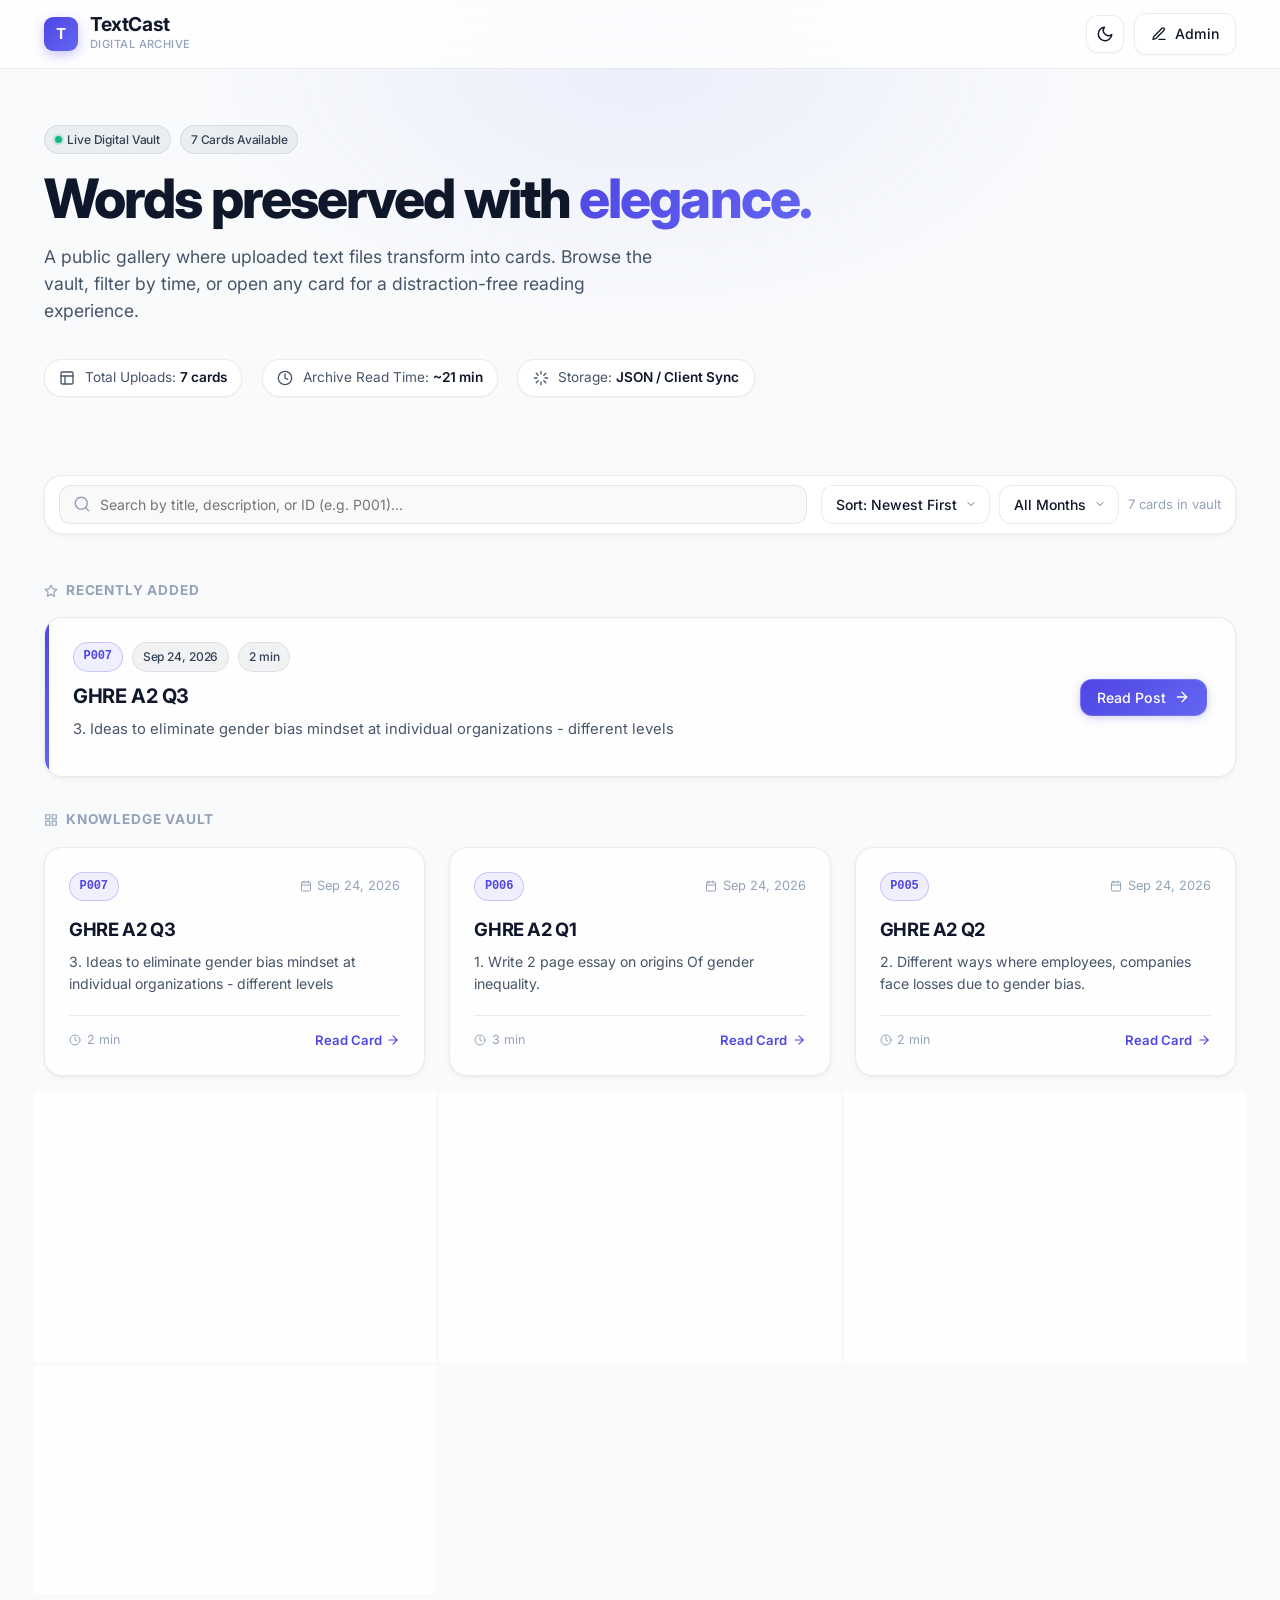
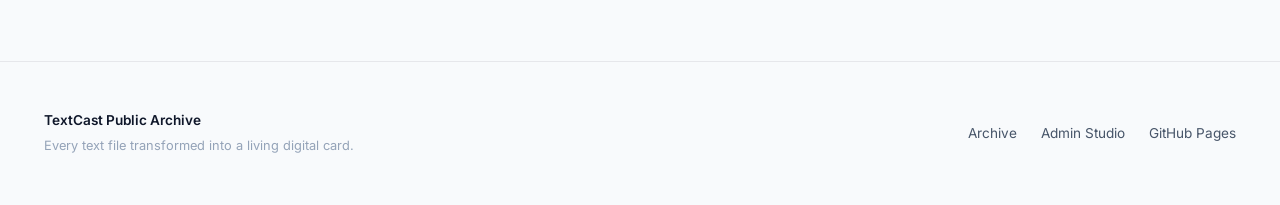
==== commit 780c6c81: "enhance files" ====
--- a/index.html
+++ b/index.html
@@ -16,10 +16,10 @@
   <!-- Favicon -->
   <link rel="icon" type="image/svg+xml" href="data:image/svg+xml,%3Csvg xmlns='http://www.w3.org/2000/svg' viewBox='0 0 32 32'%3E%3Crect width='32' height='32' rx='8' fill='%234f46e5'/%3E%3Ctext x='16' y='22' font-family='sans-serif' font-size='18' font-weight='800' text-anchor='middle' fill='white'%3ET%3C/text%3E%3C/svg%3E">
 
-  <!-- Inter & Newsreader Fonts -->
+  <!-- Inter Font -->
   <link rel="preconnect" href="https://fonts.googleapis.com">
   <link rel="preconnect" href="https://fonts.gstatic.com" crossorigin>
-  <link href="https://fonts.googleapis.com/css2?family=Inter:wght@400;500;600;700;800&family=Newsreader:ital,opsz,wght@0,6..72,400;0,6..72,500;1,6..72,400&display=swap" rel="stylesheet">
+  <link href="https://fonts.googleapis.com/css2?family=Inter:wght@400;500;600;700;800&display=swap" rel="stylesheet">
 
   <!-- Stylesheet -->
   <link rel="stylesheet" href="assets/css/styles.css">
@@ -43,102 +43,12 @@
         </a>
 
         <div class="header-actions">
-          <!-- Clear Cache Button -->
-          <button class="btn btn-secondary btn-icon" id="clearCacheBtn" aria-label="Clear cache and reload data" title="Clear cache & reload data">
-            <svg id="clearCacheIcon" xmlns="http://www.w3.org/2000/svg" width="16" height="16" viewBox="0 0 24 24" fill="none" stroke="currentColor" stroke-width="2" stroke-linecap="round" stroke-linejoin="round">
-              <path d="M3 6h18M19 6v14a2 2 0 0 1-2 2H7a2 2 0 0 1-2-2V6m3 0V4a2 2 0 0 1 2-2h4a2 2 0 0 1 2 2v2"></path>
-              <line x1="10" y1="11" x2="10" y2="17"></line>
-              <line x1="14" y1="11" x2="14" y2="17"></line>
+          <!-- Theme Toggle -->
+          <button class="btn btn-secondary btn-icon" id="themeToggle" aria-label="Toggle dark mode" title="Toggle dark / light theme">
+            <svg id="themeIcon" xmlns="http://www.w3.org/2000/svg" width="18" height="18" viewBox="0 0 24 24" fill="none" stroke="currentColor" stroke-width="2" stroke-linecap="round" stroke-linejoin="round">
+              <path d="M21 12.79A9 9 0 1 1 11.21 3 7 7 0 0 0 21 12.79z"></path>
             </svg>
           </button>
-
-          <!-- Theme Palette Selector -->
-          <div class="theme-popover-wrapper">
-            <button class="btn btn-secondary btn-icon" id="themeToggle" aria-label="Open color themes menu" title="Change color theme & mode" style="position: relative;">
-              <svg id="themeIcon" xmlns="http://www.w3.org/2000/svg" width="18" height="18" viewBox="0 0 24 24" fill="none" stroke="currentColor" stroke-width="2" stroke-linecap="round" stroke-linejoin="round">
-                <circle cx="12" cy="12" r="10"></circle>
-                <path d="M12 2a7 7 0 0 0 7 7c0 2-2 3-2 3"></path>
-                <circle cx="8" cy="9" r="1" fill="currentColor"></circle>
-                <circle cx="12" cy="7" r="1" fill="currentColor"></circle>
-                <circle cx="16" cy="9" r="1" fill="currentColor"></circle>
-                <circle cx="9" cy="14" r="1" fill="currentColor"></circle>
-              </svg>
-              <span class="theme-btn-dot" id="themeActiveDot"></span>
-            </button>
-
-            <!-- Floating Theme Popover -->
-            <div class="theme-popover" id="themePopover" role="menu" aria-label="Color Themes Menu">
-              <div class="theme-popover-header">
-                <span class="theme-popover-title">Theme & Color</span>
-                <div class="theme-mode-toggle-group">
-                  <button type="button" class="theme-mode-btn" id="modeLightBtn" data-mode="light" title="Light mode">
-                    <svg xmlns="http://www.w3.org/2000/svg" width="13" height="13" viewBox="0 0 24 24" fill="none" stroke="currentColor" stroke-width="2" stroke-linecap="round" stroke-linejoin="round"><circle cx="12" cy="12" r="5"></circle><line x1="12" y1="1" x2="12" y2="3"></line><line x1="12" y1="21" x2="12" y2="23"></line><line x1="4.22" y1="4.22" x2="5.64" y2="5.64"></line><line x1="18.36" y1="18.36" x2="19.78" y2="19.78"></line><line x1="1" y1="12" x2="3" y2="12"></line><line x1="21" y1="12" x2="23" y2="12"></line><line x1="4.22" y1="19.78" x2="5.64" y2="18.36"></line><line x1="18.36" y1="5.64" x2="19.78" y2="4.22"></line></svg>
-                    <span>Light</span>
-                  </button>
-                  <button type="button" class="theme-mode-btn" id="modeDarkBtn" data-mode="dark" title="Dark mode">
-                    <svg xmlns="http://www.w3.org/2000/svg" width="13" height="13" viewBox="0 0 24 24" fill="none" stroke="currentColor" stroke-width="2" stroke-linecap="round" stroke-linejoin="round"><path d="M21 12.79A9 9 0 1 1 11.21 3 7 7 0 0 0 21 12.79z"></path></svg>
-                    <span>Dark</span>
-                  </button>
-                </div>
-              </div>
-
-              <div class="palette-options-list">
-                <!-- Indigo -->
-                <button type="button" class="palette-option-btn" data-palette="indigo">
-                  <div class="palette-swatch-label">
-                    <span class="palette-swatch-dot" style="background: #4f46e5;"></span>
-                    <span>Indigo Luxury</span>
-                  </div>
-                  <svg class="palette-check-icon" xmlns="http://www.w3.org/2000/svg" width="14" height="14" viewBox="0 0 24 24" fill="none" stroke="currentColor" stroke-width="2.5" stroke-linecap="round" stroke-linejoin="round"><polyline points="20 6 9 17 4 12"></polyline></svg>
-                </button>
-
-                <!-- Emerald Forest -->
-                <button type="button" class="palette-option-btn" data-palette="emerald">
-                  <div class="palette-swatch-label">
-                    <span class="palette-swatch-dot" style="background: #10b981;"></span>
-                    <span>Emerald Forest</span>
-                  </div>
-                  <svg class="palette-check-icon" xmlns="http://www.w3.org/2000/svg" width="14" height="14" viewBox="0 0 24 24" fill="none" stroke="currentColor" stroke-width="2.5" stroke-linecap="round" stroke-linejoin="round"><polyline points="20 6 9 17 4 12"></polyline></svg>
-                </button>
-
-                <!-- Sunset Rose -->
-                <button type="button" class="palette-option-btn" data-palette="rose">
-                  <div class="palette-swatch-label">
-                    <span class="palette-swatch-dot" style="background: #f43f5e;"></span>
-                    <span>Sunset Rose</span>
-                  </div>
-                  <svg class="palette-check-icon" xmlns="http://www.w3.org/2000/svg" width="14" height="14" viewBox="0 0 24 24" fill="none" stroke="currentColor" stroke-width="2.5" stroke-linecap="round" stroke-linejoin="round"><polyline points="20 6 9 17 4 12"></polyline></svg>
-                </button>
-
-                <!-- Warm Sepia -->
-                <button type="button" class="palette-option-btn" data-palette="sepia">
-                  <div class="palette-swatch-label">
-                    <span class="palette-swatch-dot" style="background: #d97706;"></span>
-                    <span>Warm Sepia</span>
-                  </div>
-                  <svg class="palette-check-icon" xmlns="http://www.w3.org/2000/svg" width="14" height="14" viewBox="0 0 24 24" fill="none" stroke="currentColor" stroke-width="2.5" stroke-linecap="round" stroke-linejoin="round"><polyline points="20 6 9 17 4 12"></polyline></svg>
-                </button>
-
-                <!-- Nordic Ocean -->
-                <button type="button" class="palette-option-btn" data-palette="ocean">
-                  <div class="palette-swatch-label">
-                    <span class="palette-swatch-dot" style="background: #0284c7;"></span>
-                    <span>Nordic Ocean</span>
-                  </div>
-                  <svg class="palette-check-icon" xmlns="http://www.w3.org/2000/svg" width="14" height="14" viewBox="0 0 24 24" fill="none" stroke="currentColor" stroke-width="2.5" stroke-linecap="round" stroke-linejoin="round"><polyline points="20 6 9 17 4 12"></polyline></svg>
-                </button>
-
-                <!-- Midnight Cyber -->
-                <button type="button" class="palette-option-btn" data-palette="cyber">
-                  <div class="palette-swatch-label">
-                    <span class="palette-swatch-dot" style="background: #a855f7;"></span>
-                    <span>Midnight Cyber</span>
-                  </div>
-                  <svg class="palette-check-icon" xmlns="http://www.w3.org/2000/svg" width="14" height="14" viewBox="0 0 24 24" fill="none" stroke="currentColor" stroke-width="2.5" stroke-linecap="round" stroke-linejoin="round"><polyline points="20 6 9 17 4 12"></polyline></svg>
-                </button>
-              </div>
-            </div>
-          </div>
 
           <!-- Admin Panel Link -->
           <a href="admin.html" class="btn btn-secondary" id="navAdminBtn" aria-label="Open Admin Studio">
@@ -253,7 +163,7 @@
       </section>
 
       <!-- Gallery Grid Header -->
-      <div class="section-label" style="margin-top: 2rem;">
+      <div class="section-label">
         <span class="section-label-text">
           <svg xmlns="http://www.w3.org/2000/svg" width="14" height="14" viewBox="0 0 24 24" fill="none" stroke="currentColor" stroke-width="2" stroke-linecap="round" stroke-linejoin="round"><rect x="3" y="3" width="7" height="7"></rect><rect x="14" y="3" width="7" height="7"></rect><rect x="14" y="14" width="7" height="7"></rect><rect x="3" y="14" width="7" height="7"></rect></svg>
           Knowledge Vault
@@ -353,7 +263,7 @@
 
     <hr class="reading-divider">
 
-    <div style="display: flex; justify-content: space-between; align-items: center; flex-wrap: wrap; gap: 1rem;">
+    <div class="reading-footer-actions">
       <button class="btn btn-secondary" onclick="window.scrollTo({ top: 0, behavior: 'smooth' });">
         <svg xmlns="http://www.w3.org/2000/svg" width="16" height="16" viewBox="0 0 24 24" fill="none" stroke="currentColor" stroke-width="2" stroke-linecap="round" stroke-linejoin="round"><line x1="12" y1="19" x2="12" y2="5"></line><polyline points="5 12 12 5 19 12"></polyline></svg>
         Back to Top
@@ -371,8 +281,8 @@
     <div class="container">
       <div class="footer-inner">
         <div>
-          <p style="margin-bottom: 0.25rem; font-weight: 600; color: var(--text-primary);">TextCast Public Archive</p>
-          <p style="font-size: 0.8rem;">Every text file transformed into a living digital card.</p>
+          <p class="footer-brand-title">TextCast Public Archive</p>
+          <p class="footer-brand-desc">Every text file transformed into a living digital card.</p>
         </div>
         <div class="footer-links">
           <a href="#/">Archive</a>
@@ -386,34 +296,6 @@
   <!-- Toast Container -->
   <div class="toast-container" id="toastContainer" aria-live="polite"></div>
 
-  <!-- Clear Cache Confirmation Modal -->
-  <div class="modal-overlay" id="clearCacheModal" role="dialog" aria-modal="true" aria-labelledby="clearCacheTitle">
-    <div class="modal-card">
-      <div class="modal-header">
-        <div class="modal-icon-circle modal-icon-warning">
-          <svg xmlns="http://www.w3.org/2000/svg" width="22" height="22" viewBox="0 0 24 24" fill="none" stroke="currentColor" stroke-width="2" stroke-linecap="round" stroke-linejoin="round">
-            <path d="M3 6h18M19 6v14a2 2 0 0 1-2 2H7a2 2 0 0 1-2-2V6m3 0V4a2 2 0 0 1 2-2h4a2 2 0 0 1 2 2v2"></path>
-            <line x1="10" y1="11" x2="10" y2="17"></line>
-            <line x1="14" y1="11" x2="14" y2="17"></line>
-          </svg>
-        </div>
-        <div>
-          <h3 class="modal-title" id="clearCacheTitle">Clear Archive Cache?</h3>
-          <p class="modal-desc">This will reset locally cached notes, clear browser storage, and re-fetch fresh data from <code>data/content.json</code>. Unsaved custom drafts in this browser will be cleared.</p>
-        </div>
-      </div>
-      <div class="modal-actions">
-        <button class="btn btn-secondary" id="cancelClearCacheBtn" type="button">Cancel</button>
-        <button class="btn btn-danger" id="confirmClearCacheBtn" type="button">
-          <svg xmlns="http://www.w3.org/2000/svg" width="16" height="16" viewBox="0 0 24 24" fill="none" stroke="currentColor" stroke-width="2" stroke-linecap="round" stroke-linejoin="round">
-            <path d="M3 6h18M19 6v14a2 2 0 0 1-2 2H7a2 2 0 0 1-2-2V6m3 0V4a2 2 0 0 1 2-2h4a2 2 0 0 1 2 2v2"></path>
-          </svg>
-          <span>Clear Cache & Sync</span>
-        </button>
-      </div>
-    </div>
-  </div>
-
   <!-- Application JS -->
   <script src="assets/js/main.js"></script>
 </body>
--- a/assets/css/styles.css
+++ b/assets/css/styles.css
@@ -64,12 +64,8 @@
   --code-text: #f8fafc;
 }
 
-/* ==========================================================================
-   Base Dark Theme (Supports [data-mode="dark"] or [data-theme="dark"])
-   ========================================================================== */
-[data-mode="dark"],
-[data-theme="dark"],
-[data-theme$="-dark"] {
+/* Dark Theme */
+[data-theme="dark"] {
   --bg-app: #08090d;
   --bg-surface: #10121a;
   --bg-glass: rgba(16, 18, 26, 0.75);
@@ -101,211 +97,6 @@
   --progress-bar-color: #6366f1;
   --code-bg: #0b0d13;
   --code-text: #e2e8f0;
-}
-
-/* ==========================================================================
-   Color Palette 1: Emerald Forest (Green & Slate)
-   ========================================================================== */
-[data-palette="emerald"] {
-  --accent: #059669;
-  --accent-light: #10b981;
-  --accent-dark: #047857;
-  --accent-subtle: rgba(16, 185, 129, 0.1);
-  --accent-border: rgba(16, 185, 129, 0.25);
-  --accent-gradient: linear-gradient(135deg, #059669 0%, #10b981 100%);
-  --accent-gradient-hover: linear-gradient(135deg, #047857 0%, #059669 100%);
-  --border-hover: rgba(16, 185, 129, 0.4);
-  --progress-bar-color: #10b981;
-  --shadow-card-hover: 0 20px 36px -10px rgba(16, 185, 129, 0.16), 0 1px 3px rgba(0, 0, 0, 0.05);
-}
-
-[data-palette="emerald"]:not([data-mode="dark"]):not([data-theme$="-dark"]):not([data-theme="dark"]) {
-  --bg-app: #f7faf8;
-  --bg-subtle: #edf5f0;
-}
-
-[data-palette="emerald"][data-mode="dark"],
-[data-palette="emerald"][data-theme$="-dark"],
-[data-theme="emerald-dark"] {
-  --bg-app: #060d09;
-  --bg-surface: #0c1712;
-  --bg-glass: rgba(12, 23, 18, 0.75);
-  --bg-glass-heavy: rgba(12, 23, 18, 0.92);
-  --bg-card: rgba(13, 26, 20, 0.75);
-  --bg-card-hover: rgba(19, 36, 28, 0.88);
-  --bg-subtle: #11211a;
-  --border-subtle: rgba(255, 255, 255, 0.07);
-  --border-medium: rgba(255, 255, 255, 0.14);
-  --border-hover: rgba(16, 185, 129, 0.45);
-  --shadow-card-hover: 0 20px 40px -10px rgba(16, 185, 129, 0.22), 0 0 0 1px rgba(16, 185, 129, 0.35);
-  --code-bg: #070e0b;
-}
-
-/* ==========================================================================
-   Color Palette 2: Sunset Rose (Crimson & Coral)
-   ========================================================================== */
-[data-palette="rose"] {
-  --accent: #e11d48;
-  --accent-light: #f43f5e;
-  --accent-dark: #be123c;
-  --accent-subtle: rgba(244, 63, 94, 0.1);
-  --accent-border: rgba(244, 63, 94, 0.25);
-  --accent-gradient: linear-gradient(135deg, #e11d48 0%, #fb7185 100%);
-  --accent-gradient-hover: linear-gradient(135deg, #be123c 0%, #e11d48 100%);
-  --border-hover: rgba(244, 63, 94, 0.4);
-  --progress-bar-color: #f43f5e;
-  --shadow-card-hover: 0 20px 36px -10px rgba(244, 63, 94, 0.16), 0 1px 3px rgba(0, 0, 0, 0.05);
-}
-
-[data-palette="rose"]:not([data-mode="dark"]):not([data-theme$="-dark"]):not([data-theme="dark"]) {
-  --bg-app: #faf7f8;
-  --bg-subtle: #f6ecf0;
-}
-
-[data-palette="rose"][data-mode="dark"],
-[data-palette="rose"][data-theme$="-dark"],
-[data-theme="rose-dark"] {
-  --bg-app: #0e0609;
-  --bg-surface: #180c12;
-  --bg-glass: rgba(24, 12, 18, 0.75);
-  --bg-glass-heavy: rgba(24, 12, 18, 0.92);
-  --bg-card: rgba(28, 14, 22, 0.75);
-  --bg-card-hover: rgba(38, 19, 30, 0.88);
-  --bg-subtle: #23101b;
-  --border-subtle: rgba(255, 255, 255, 0.07);
-  --border-medium: rgba(255, 255, 255, 0.14);
-  --border-hover: rgba(244, 63, 94, 0.45);
-  --shadow-card-hover: 0 20px 40px -10px rgba(244, 63, 94, 0.22), 0 0 0 1px rgba(244, 63, 94, 0.35);
-  --code-bg: #0e070a;
-}
-
-/* ==========================================================================
-   Color Palette 3: Warm Sepia (Book Parchment & Espresso)
-   ========================================================================== */
-[data-palette="sepia"] {
-  --accent: #b45309;
-  --accent-light: #d97706;
-  --accent-dark: #92400e;
-  --accent-subtle: rgba(217, 119, 6, 0.1);
-  --accent-border: rgba(217, 119, 6, 0.25);
-  --accent-gradient: linear-gradient(135deg, #b45309 0%, #d97706 100%);
-  --accent-gradient-hover: linear-gradient(135deg, #92400e 0%, #b45309 100%);
-  --border-hover: rgba(217, 119, 6, 0.4);
-  --progress-bar-color: #d97706;
-  --shadow-card-hover: 0 20px 36px -10px rgba(180, 83, 9, 0.14), 0 1px 3px rgba(0, 0, 0, 0.05);
-}
-
-[data-palette="sepia"]:not([data-mode="dark"]):not([data-theme$="-dark"]):not([data-theme="dark"]) {
-  --bg-app: #fbf8f2;
-  --bg-surface: #fdfcf9;
-  --bg-glass: rgba(253, 252, 249, 0.82);
-  --bg-glass-heavy: rgba(253, 252, 249, 0.94);
-  --bg-card: rgba(253, 252, 249, 0.88);
-  --bg-card-hover: #ffffff;
-  --bg-subtle: #f3ede2;
-  --text-primary: #292218;
-  --text-secondary: #5c4d3c;
-  --text-muted: #968472;
-  --border-subtle: rgba(68, 52, 34, 0.08);
-  --border-medium: rgba(68, 52, 34, 0.15);
-  --code-bg: #292218;
-  --code-text: #fdfcf9;
-}
-
-[data-palette="sepia"][data-mode="dark"],
-[data-palette="sepia"][data-theme$="-dark"],
-[data-theme="sepia-dark"] {
-  --bg-app: #100d0a;
-  --bg-surface: #191410;
-  --bg-glass: rgba(25, 20, 16, 0.75);
-  --bg-glass-heavy: rgba(25, 20, 16, 0.92);
-  --bg-card: rgba(29, 23, 18, 0.75);
-  --bg-card-hover: rgba(40, 32, 25, 0.88);
-  --bg-subtle: #241c15;
-  --text-primary: #fbf6ee;
-  --text-secondary: #c4b5a3;
-  --text-muted: #857665;
-  --border-subtle: rgba(255, 240, 220, 0.07);
-  --border-medium: rgba(255, 240, 220, 0.14);
-  --border-hover: rgba(217, 119, 6, 0.45);
-  --shadow-card-hover: 0 20px 40px -10px rgba(217, 119, 6, 0.22), 0 0 0 1px rgba(217, 119, 6, 0.35);
-  --code-bg: #0e0b08;
-}
-
-/* ==========================================================================
-   Color Palette 4: Nordic Ocean (Deep Navy & Cyan)
-   ========================================================================== */
-[data-palette="ocean"] {
-  --accent: #0284c7;
-  --accent-light: #0ea5e9;
-  --accent-dark: #0369a1;
-  --accent-subtle: rgba(14, 165, 233, 0.1);
-  --accent-border: rgba(14, 165, 233, 0.25);
-  --accent-gradient: linear-gradient(135deg, #0284c7 0%, #06b6d4 100%);
-  --accent-gradient-hover: linear-gradient(135deg, #0369a1 0%, #0284c7 100%);
-  --border-hover: rgba(14, 165, 233, 0.4);
-  --progress-bar-color: #06b6d4;
-  --shadow-card-hover: 0 20px 36px -10px rgba(2, 132, 199, 0.16), 0 1px 3px rgba(0, 0, 0, 0.05);
-}
-
-[data-palette="ocean"]:not([data-mode="dark"]):not([data-theme$="-dark"]):not([data-theme="dark"]) {
-  --bg-app: #f6f9fc;
-  --bg-subtle: #eaf1f8;
-}
-
-[data-palette="ocean"][data-mode="dark"],
-[data-palette="ocean"][data-theme$="-dark"],
-[data-theme="ocean-dark"] {
-  --bg-app: #060b13;
-  --bg-surface: #0a1322;
-  --bg-glass: rgba(10, 19, 34, 0.75);
-  --bg-glass-heavy: rgba(10, 19, 34, 0.92);
-  --bg-card: rgba(13, 24, 40, 0.75);
-  --bg-card-hover: rgba(18, 33, 54, 0.88);
-  --bg-subtle: #101e33;
-  --border-subtle: rgba(255, 255, 255, 0.07);
-  --border-medium: rgba(255, 255, 255, 0.14);
-  --border-hover: rgba(14, 165, 233, 0.45);
-  --shadow-card-hover: 0 20px 40px -10px rgba(14, 165, 233, 0.22), 0 0 0 1px rgba(14, 165, 233, 0.35);
-  --code-bg: #070c14;
-}
-
-/* ==========================================================================
-   Color Palette 5: Midnight Cyber (Neon Violet & Magenta)
-   ========================================================================== */
-[data-palette="cyber"] {
-  --accent: #9333ea;
-  --accent-light: #a855f7;
-  --accent-dark: #7e22ce;
-  --accent-subtle: rgba(168, 85, 247, 0.1);
-  --accent-border: rgba(168, 85, 247, 0.25);
-  --accent-gradient: linear-gradient(135deg, #9333ea 0%, #ec4899 100%);
-  --accent-gradient-hover: linear-gradient(135deg, #7e22ce 0%, #db2777 100%);
-  --border-hover: rgba(168, 85, 247, 0.4);
-  --progress-bar-color: #a855f7;
-  --shadow-card-hover: 0 20px 36px -10px rgba(168, 85, 247, 0.16), 0 1px 3px rgba(0, 0, 0, 0.05);
-}
-
-[data-palette="cyber"]:not([data-mode="dark"]):not([data-theme$="-dark"]):not([data-theme="dark"]) {
-  --bg-app: #f9f7fd;
-  --bg-subtle: #f0e9fa;
-}
-
-[data-palette="cyber"][data-mode="dark"],
-[data-palette="cyber"][data-theme$="-dark"],
-[data-theme="cyber-dark"] {
-  --bg-app: #0a0514;
-  --bg-surface: #130a24;
-  --bg-glass: rgba(19, 10, 36, 0.75);
-  --bg-glass-heavy: rgba(19, 10, 36, 0.92);
-  --bg-card: rgba(24, 12, 44, 0.75);
-  --bg-card-hover: rgba(34, 17, 62, 0.88);
-  --bg-subtle: #1c0e35;
-  --border-subtle: rgba(255, 255, 255, 0.07);
-  --border-medium: rgba(255, 255, 255, 0.14);
-  --border-hover: rgba(168, 85, 247, 0.45);
-  --shadow-card-hover: 0 20px 40px -10px rgba(168, 85, 247, 0.22), 0 0 0 1px rgba(168, 85, 247, 0.35);
-  --code-bg: #0c0617;
 }
 
 /* ==========================================================================
@@ -346,16 +137,13 @@
   transform: translateX(-50%);
   width: 70vw;
   height: 40vw;
-  background: radial-gradient(ellipse at center, var(--accent-subtle) 0%, transparent 70%);
+  background: radial-gradient(ellipse at center, rgba(99, 102, 241, 0.08) 0%, rgba(99, 102, 241, 0) 70%);
   pointer-events: none;
   z-index: 0;
-  transition: background var(--transition-smooth);
-}
-
-[data-mode="dark"] body::before,
-[data-theme="dark"] body::before,
-[data-theme$="-dark"] body::before {
-  background: radial-gradient(ellipse at center, var(--accent-subtle) 0%, transparent 70%);
+}
+
+[data-theme="dark"] body::before {
+  background: radial-gradient(ellipse at center, rgba(99, 102, 241, 0.14) 0%, rgba(99, 102, 241, 0) 70%);
 }
 
 /* Top Reading Progress Bar */
@@ -395,6 +183,17 @@
   padding: 0 1.5rem;
   position: relative;
   z-index: 1;
+}
+
+/* Inline code outside article bodies (e.g. hero copy) */
+:not(pre) > code {
+  font-family: var(--font-mono);
+  font-size: 0.85em;
+  background: var(--bg-subtle);
+  color: var(--accent);
+  padding: 0.15em 0.45em;
+  border-radius: 5px;
+  border: 1px solid var(--border-subtle);
 }
 
 /* ==========================================================================
@@ -507,6 +306,15 @@
   outline-offset: 2px;
 }
 
+.back-btn:focus-visible,
+.admin-tab-btn:focus-visible,
+.clear-search-btn:focus-visible,
+.logo:focus-visible,
+.footer-links a:focus-visible {
+  outline: 2px solid var(--accent);
+  outline-offset: 2px;
+}
+
 .btn-primary {
   background: var(--accent-gradient);
   color: #ffffff;
@@ -586,7 +394,7 @@
 .hero-header {
   display: flex;
   flex-direction: column;
-  gap: 0.75rem;
+  gap: 0.9rem;
   margin-bottom: 2rem;
 }
 
@@ -619,6 +427,7 @@
   letter-spacing: -0.035em;
   line-height: 1.1;
   color: var(--text-primary);
+  text-wrap: balance;
 }
 
 .hero-title span.gradient-text {
@@ -706,7 +515,7 @@
   width: 100%;
   padding: 0.6rem 2.4rem 0.6rem 2.5rem;
   font-family: var(--font-sans);
-  font-size: 0.9rem;
+  font-size: 0.875rem;
   color: var(--text-primary);
   background: var(--bg-input);
   border: 1px solid var(--border-subtle);
@@ -748,9 +557,9 @@
 }
 
 .custom-select {
-  padding: 0.58rem 2rem 0.58rem 0.85rem;
+  padding: 0.6rem 2rem 0.6rem 0.85rem;
   font-family: var(--font-sans);
-  font-size: 0.85rem;
+  font-size: 0.875rem;
   font-weight: 500;
   color: var(--text-primary);
   background-color: var(--bg-surface);
@@ -783,7 +592,7 @@
    ========================================================================== */
 
 .spotlight-section {
-  margin-bottom: 2.5rem;
+  margin-bottom: 2rem;
 }
 
 .section-label {
@@ -1055,6 +864,7 @@
   line-height: 1.15;
   color: var(--text-primary);
   margin-bottom: 1.25rem;
+  text-wrap: balance;
 }
 
 .reading-description-lead {
@@ -1071,6 +881,14 @@
   height: 1px;
   background: var(--border-subtle);
   margin: 2rem 0;
+}
+
+.reading-footer-actions {
+  display: flex;
+  justify-content: space-between;
+  align-items: center;
+  flex-wrap: wrap;
+  gap: 1rem;
 }
 
 /* Notion / Medium Article Content Typography */
@@ -1316,6 +1134,72 @@
   display: none;
 }
 
+/* Admin component helpers */
+.hero-title-compact {
+  font-size: 2.4rem;
+}
+
+.required-tag {
+  color: var(--accent);
+}
+
+.admin-form-fields {
+  margin-top: 1.75rem;
+}
+
+.admin-action-row {
+  display: flex;
+  gap: 0.75rem;
+  flex-wrap: wrap;
+  margin-top: 1.75rem;
+  align-items: center;
+}
+
+.admin-action-row .btn-ghost {
+  margin-left: auto;
+}
+
+.admin-tab-btn svg {
+  vertical-align: middle;
+  margin-right: 4px;
+}
+
+.dropzone-title {
+  color: var(--text-primary);
+  font-size: 1rem;
+}
+
+.dropzone-hint {
+  color: var(--text-muted);
+  font-size: 0.82rem;
+  margin-top: 2px;
+}
+
+.file-status-main {
+  display: flex;
+  align-items: center;
+  gap: 0.5rem;
+}
+
+.btn-sm {
+  padding: 0.2rem 0.5rem;
+  font-size: 0.75rem;
+}
+
+.admin-section {
+  margin-top: 3.5rem;
+}
+
+.admin-card--compact {
+  padding: 1rem 1.5rem;
+}
+
+.stack-list {
+  display: flex;
+  flex-direction: column;
+  gap: 0.75rem;
+}
+
 /* ==========================================================================
    Empty States & Skeletons
    ========================================================================== */
@@ -1385,6 +1269,7 @@
   align-items: center;
   gap: 0.75rem;
   padding: 0.8rem 1.2rem;
+  max-width: min(360px, calc(100vw - 4rem));
   background: var(--bg-surface);
   border: 1px solid var(--border-subtle);
   border-radius: var(--radius-md);
@@ -1403,6 +1288,10 @@
   opacity: 1;
 }
 
+.toast span {
+  overflow-wrap: break-word;
+}
+
 .toast-success .toast-icon { color: #10b981; }
 .toast-error .toast-icon { color: #ef4444; }
 .toast-info .toast-icon { color: var(--accent); }
@@ -1443,6 +1332,16 @@
   color: var(--accent);
 }
 
+.footer-brand-title {
+  margin-bottom: 0.25rem;
+  font-weight: 600;
+  color: var(--text-primary);
+}
+
+.footer-brand-desc {
+  font-size: 0.8rem;
+}
+
 /* Animations */
 @keyframes fadeIn {
   from { opacity: 0; transform: translateY(6px); }
@@ -1451,279 +1350,6 @@
 
 .fade-in {
   animation: fadeIn 0.28s cubic-bezier(0.16, 1, 0.3, 1) forwards;
-}
-
-/* ==========================================================================
-   Danger Button
-   ========================================================================== */
-.btn-danger {
-  background: #ef4444;
-  color: #ffffff;
-  border-color: rgba(255, 255, 255, 0.15);
-  box-shadow: 0 2px 8px rgba(239, 68, 68, 0.28);
-}
-
-.btn-danger:hover {
-  background: #dc2626;
-  box-shadow: 0 4px 16px rgba(239, 68, 68, 0.4);
-  transform: translateY(-1px);
-  color: #ffffff;
-}
-
-/* Spinning animation for clear cache */
-@keyframes spin {
-  from { transform: rotate(0deg); }
-  to { transform: rotate(360deg); }
-}
-
-.spinning {
-  animation: spin 0.75s linear infinite;
-}
-
-/* ==========================================================================
-   Theme Popover Menu
-   ========================================================================== */
-.theme-popover-wrapper {
-  position: relative;
-}
-
-.theme-popover {
-  position: absolute;
-  top: calc(100% + 10px);
-  right: 0;
-  width: 275px;
-  background: var(--bg-surface);
-  border: 1px solid var(--border-medium);
-  border-radius: var(--radius-lg);
-  box-shadow: var(--shadow-lg);
-  padding: 1rem;
-  z-index: 600;
-  backdrop-filter: var(--glass-blur);
-  -webkit-backdrop-filter: var(--glass-blur);
-  display: none;
-  opacity: 0;
-  transform: translateY(-8px) scale(0.96);
-  transition: all var(--transition-snappy);
-}
-
-.theme-popover.open {
-  display: block;
-  opacity: 1;
-  transform: translateY(0) scale(1);
-}
-
-.theme-popover-header {
-  display: flex;
-  align-items: center;
-  justify-content: space-between;
-  margin-bottom: 0.85rem;
-  padding-bottom: 0.65rem;
-  border-bottom: 1px solid var(--border-subtle);
-}
-
-.theme-popover-title {
-  font-size: 0.78rem;
-  font-weight: 700;
-  text-transform: uppercase;
-  letter-spacing: 0.05em;
-  color: var(--text-muted);
-}
-
-.theme-mode-toggle-group {
-  display: flex;
-  align-items: center;
-  background: var(--bg-subtle);
-  border-radius: var(--radius-full);
-  padding: 2px;
-  border: 1px solid var(--border-subtle);
-  gap: 2px;
-}
-
-.theme-mode-btn {
-  display: flex;
-  align-items: center;
-  gap: 4px;
-  padding: 4px 8px;
-  border-radius: var(--radius-full);
-  font-size: 0.74rem;
-  font-weight: 600;
-  border: none;
-  background: transparent;
-  color: var(--text-secondary);
-  cursor: pointer;
-  transition: all var(--transition-snappy);
-  font-family: var(--font-sans);
-}
-
-.theme-mode-btn:hover {
-  color: var(--text-primary);
-}
-
-.theme-mode-btn.active {
-  background: var(--bg-surface);
-  color: var(--text-primary);
-  box-shadow: var(--shadow-xs);
-}
-
-.palette-options-list {
-  display: flex;
-  flex-direction: column;
-  gap: 0.35rem;
-}
-
-.palette-option-btn {
-  display: flex;
-  align-items: center;
-  justify-content: space-between;
-  padding: 0.48rem 0.65rem;
-  border-radius: var(--radius-md);
-  border: 1px solid transparent;
-  background: transparent;
-  color: var(--text-primary);
-  cursor: pointer;
-  width: 100%;
-  text-align: left;
-  font-size: 0.84rem;
-  font-family: var(--font-sans);
-  transition: all var(--transition-snappy);
-}
-
-.palette-option-btn:hover {
-  background: var(--bg-subtle);
-  border-color: var(--border-subtle);
-}
-
-.palette-option-btn.active {
-  background: var(--accent-subtle);
-  border-color: var(--accent-border);
-  color: var(--accent);
-  font-weight: 600;
-}
-
-.palette-swatch-label {
-  display: flex;
-  align-items: center;
-  gap: 0.65rem;
-}
-
-.palette-swatch-dot {
-  width: 16px;
-  height: 16px;
-  border-radius: 50%;
-  box-shadow: 0 0 0 2px var(--bg-surface), 0 0 0 3px var(--border-subtle);
-  flex-shrink: 0;
-}
-
-.palette-check-icon {
-  opacity: 0;
-  color: var(--accent);
-  transition: opacity var(--transition-snappy);
-}
-
-.palette-option-btn.active .palette-check-icon {
-  opacity: 1;
-}
-
-.theme-btn-dot {
-  width: 9px;
-  height: 9px;
-  border-radius: 50%;
-  background: var(--accent);
-  position: absolute;
-  bottom: 4px;
-  right: 4px;
-  box-shadow: 0 0 0 2px var(--bg-surface);
-  transition: background var(--transition-snappy);
-}
-
-/* ==========================================================================
-   Modal Dialog (Glassmorphism & Danger Confirmation)
-   ========================================================================== */
-.modal-overlay {
-  position: fixed;
-  top: 0;
-  left: 0;
-  width: 100vw;
-  height: 100vh;
-  background: rgba(8, 9, 13, 0.65);
-  backdrop-filter: blur(8px);
-  -webkit-backdrop-filter: blur(8px);
-  display: flex;
-  align-items: center;
-  justify-content: center;
-  z-index: 99999;
-  padding: 1.25rem;
-  opacity: 0;
-  pointer-events: none;
-  transition: opacity 0.2s cubic-bezier(0.16, 1, 0.3, 1);
-}
-
-.modal-overlay.open {
-  opacity: 1;
-  pointer-events: auto;
-}
-
-.modal-card {
-  background: var(--bg-surface);
-  border: 1px solid var(--border-medium);
-  border-radius: var(--radius-xl);
-  box-shadow: var(--shadow-lg);
-  max-width: 460px;
-  width: 100%;
-  padding: 1.75rem;
-  transform: scale(0.94) translateY(10px);
-  transition: transform 0.22s cubic-bezier(0.16, 1, 0.3, 1);
-}
-
-.modal-overlay.open .modal-card {
-  transform: scale(1) translateY(0);
-}
-
-.modal-header {
-  display: flex;
-  gap: 1rem;
-  align-items: flex-start;
-  margin-bottom: 1.25rem;
-}
-
-.modal-icon-circle {
-  width: 44px;
-  height: 44px;
-  border-radius: 50%;
-  display: flex;
-  align-items: center;
-  justify-content: center;
-  flex-shrink: 0;
-}
-
-.modal-icon-warning {
-  background: rgba(239, 68, 68, 0.12);
-  color: #ef4444;
-}
-
-.modal-title {
-  font-size: 1.18rem;
-  font-weight: 700;
-  color: var(--text-primary);
-  line-height: 1.3;
-  margin-bottom: 0.35rem;
-  letter-spacing: -0.01em;
-}
-
-.modal-desc {
-  font-size: 0.88rem;
-  color: var(--text-secondary);
-  line-height: 1.5;
-}
-
-.modal-actions {
-  display: flex;
-  align-items: center;
-  justify-content: flex-end;
-  gap: 0.75rem;
-  margin-top: 1.5rem;
-  padding-top: 1rem;
-  border-top: 1px solid var(--border-subtle);
 }
 
 /* Responsive adjustments */
@@ -1760,13 +1386,40 @@
     width: 100%;
     justify-content: space-between;
   }
-
-  .theme-popover {
-    right: -50px;
-    width: 260px;
+}
+
+/* Toasts: full-width on small screens so long messages never overflow */
+@media (max-width: 640px) {
+  .toast-container {
+    left: 1rem;
+    right: 1rem;
+    bottom: 1rem;
   }
 
-  .modal-card {
-    padding: 1.25rem;
+  .toast {
+    max-width: none;
+    justify-content: center;
   }
 }
+
+@media (max-width: 480px) {
+  .container,
+  .container-narrow {
+    padding: 0 1rem;
+  }
+}
+
+/* Keep header actions on one line on very small phones */
+@media (max-width: 420px) {
+  .logo-sub {
+    display: none;
+  }
+
+  .header-inner {
+    gap: 0.5rem;
+  }
+
+  .header-actions {
+    gap: 0.45rem;
+  }
+}
